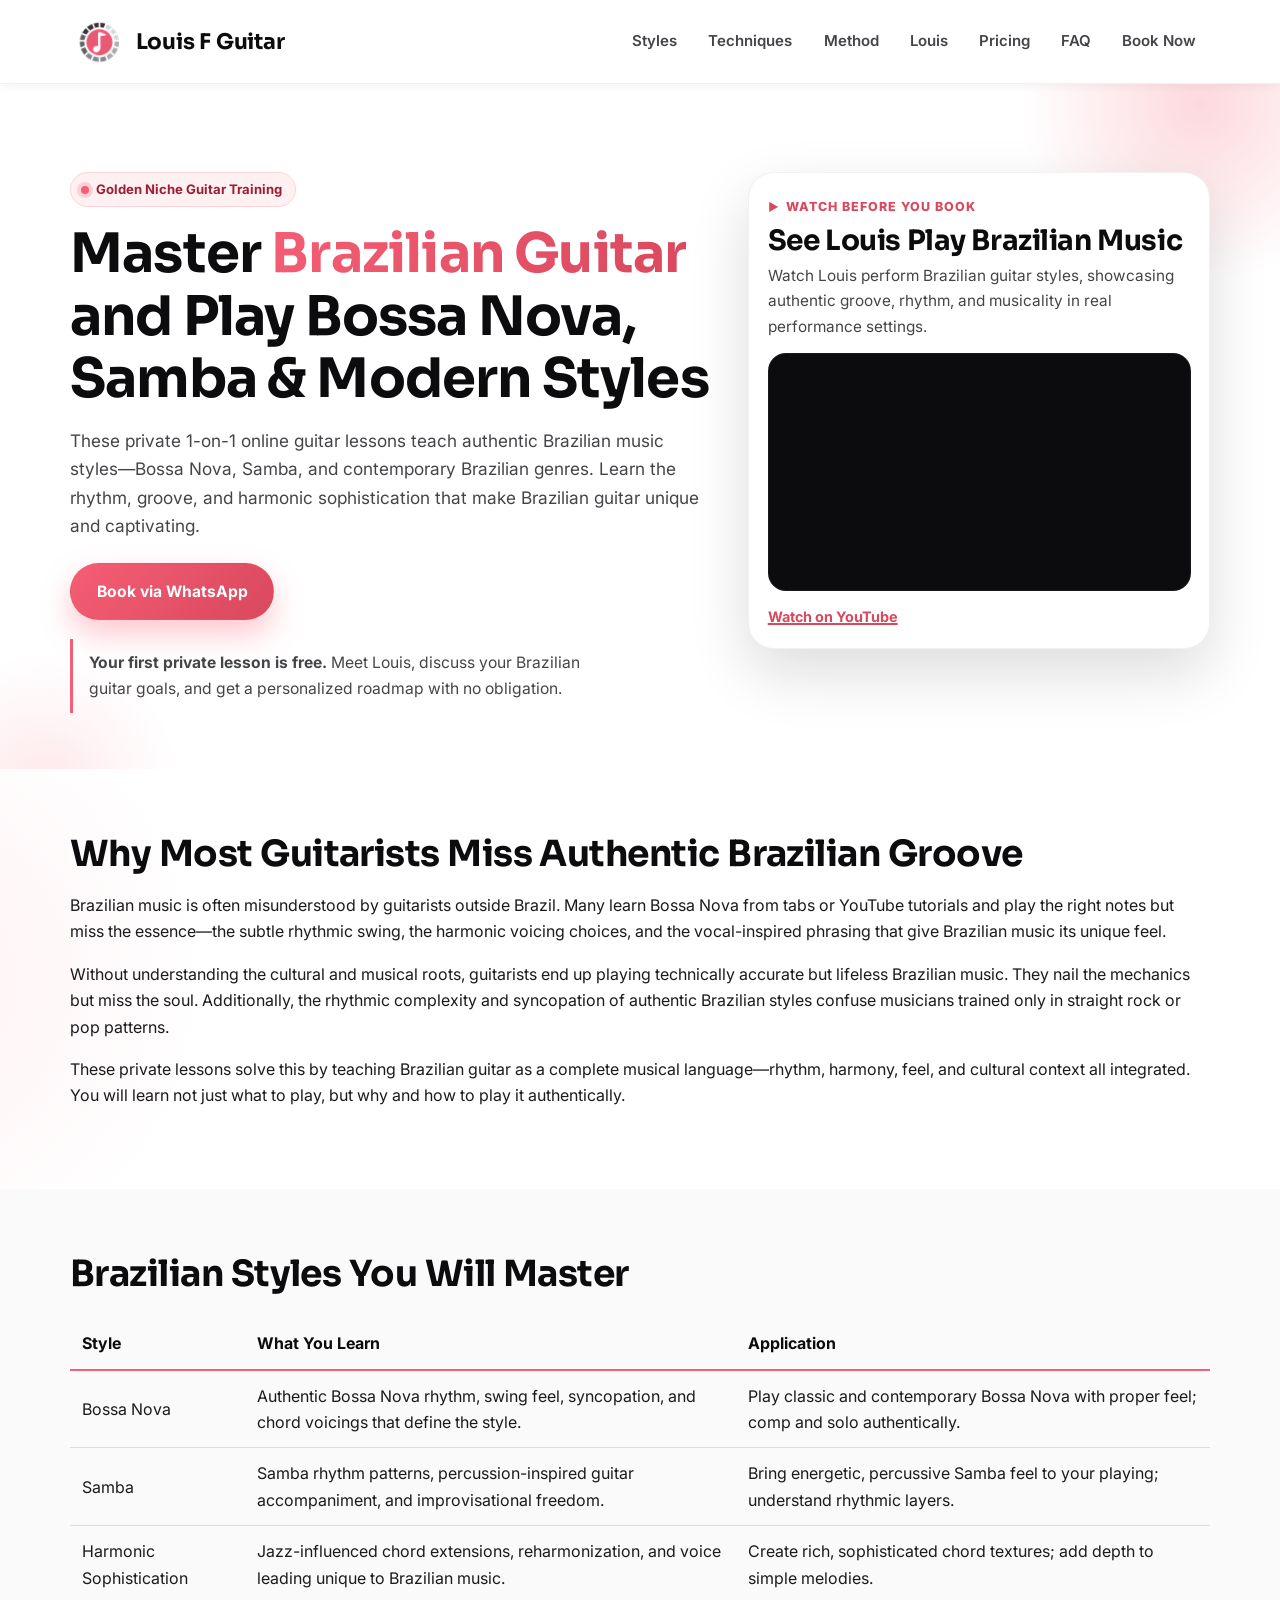
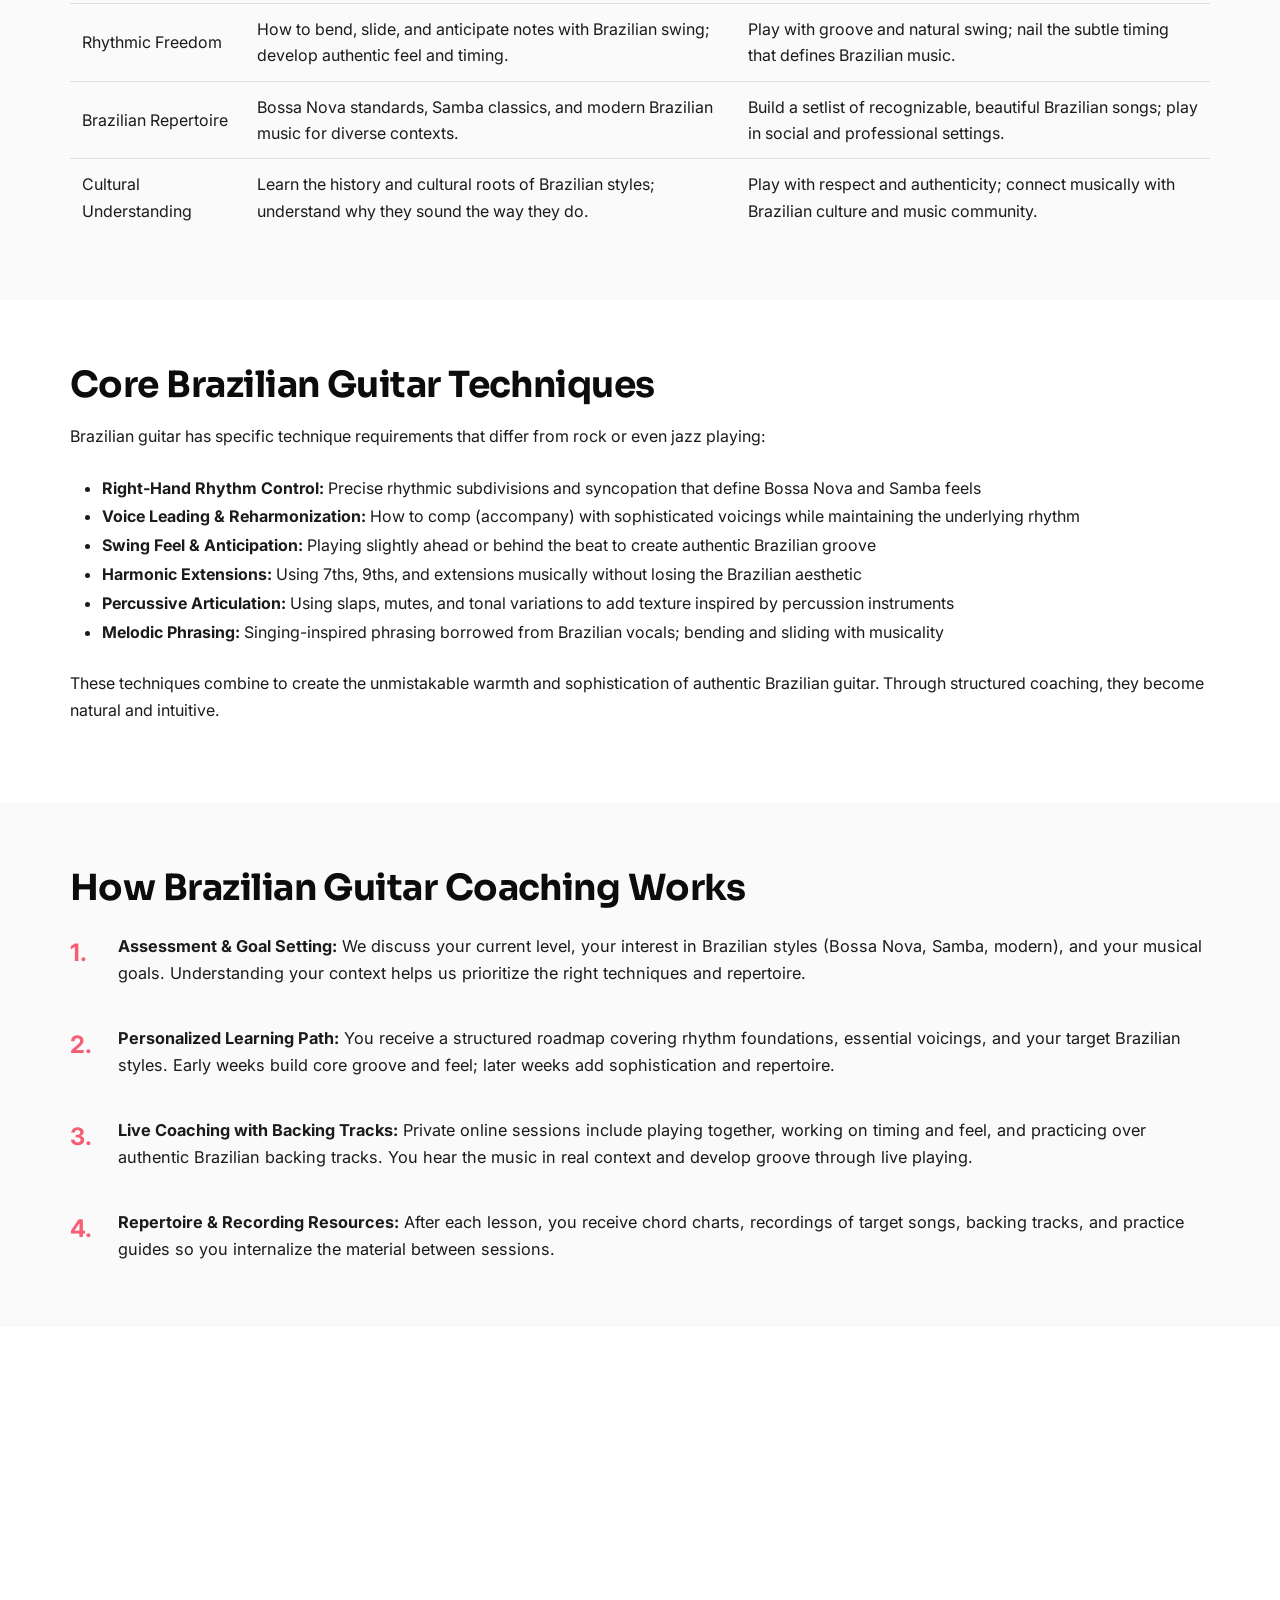
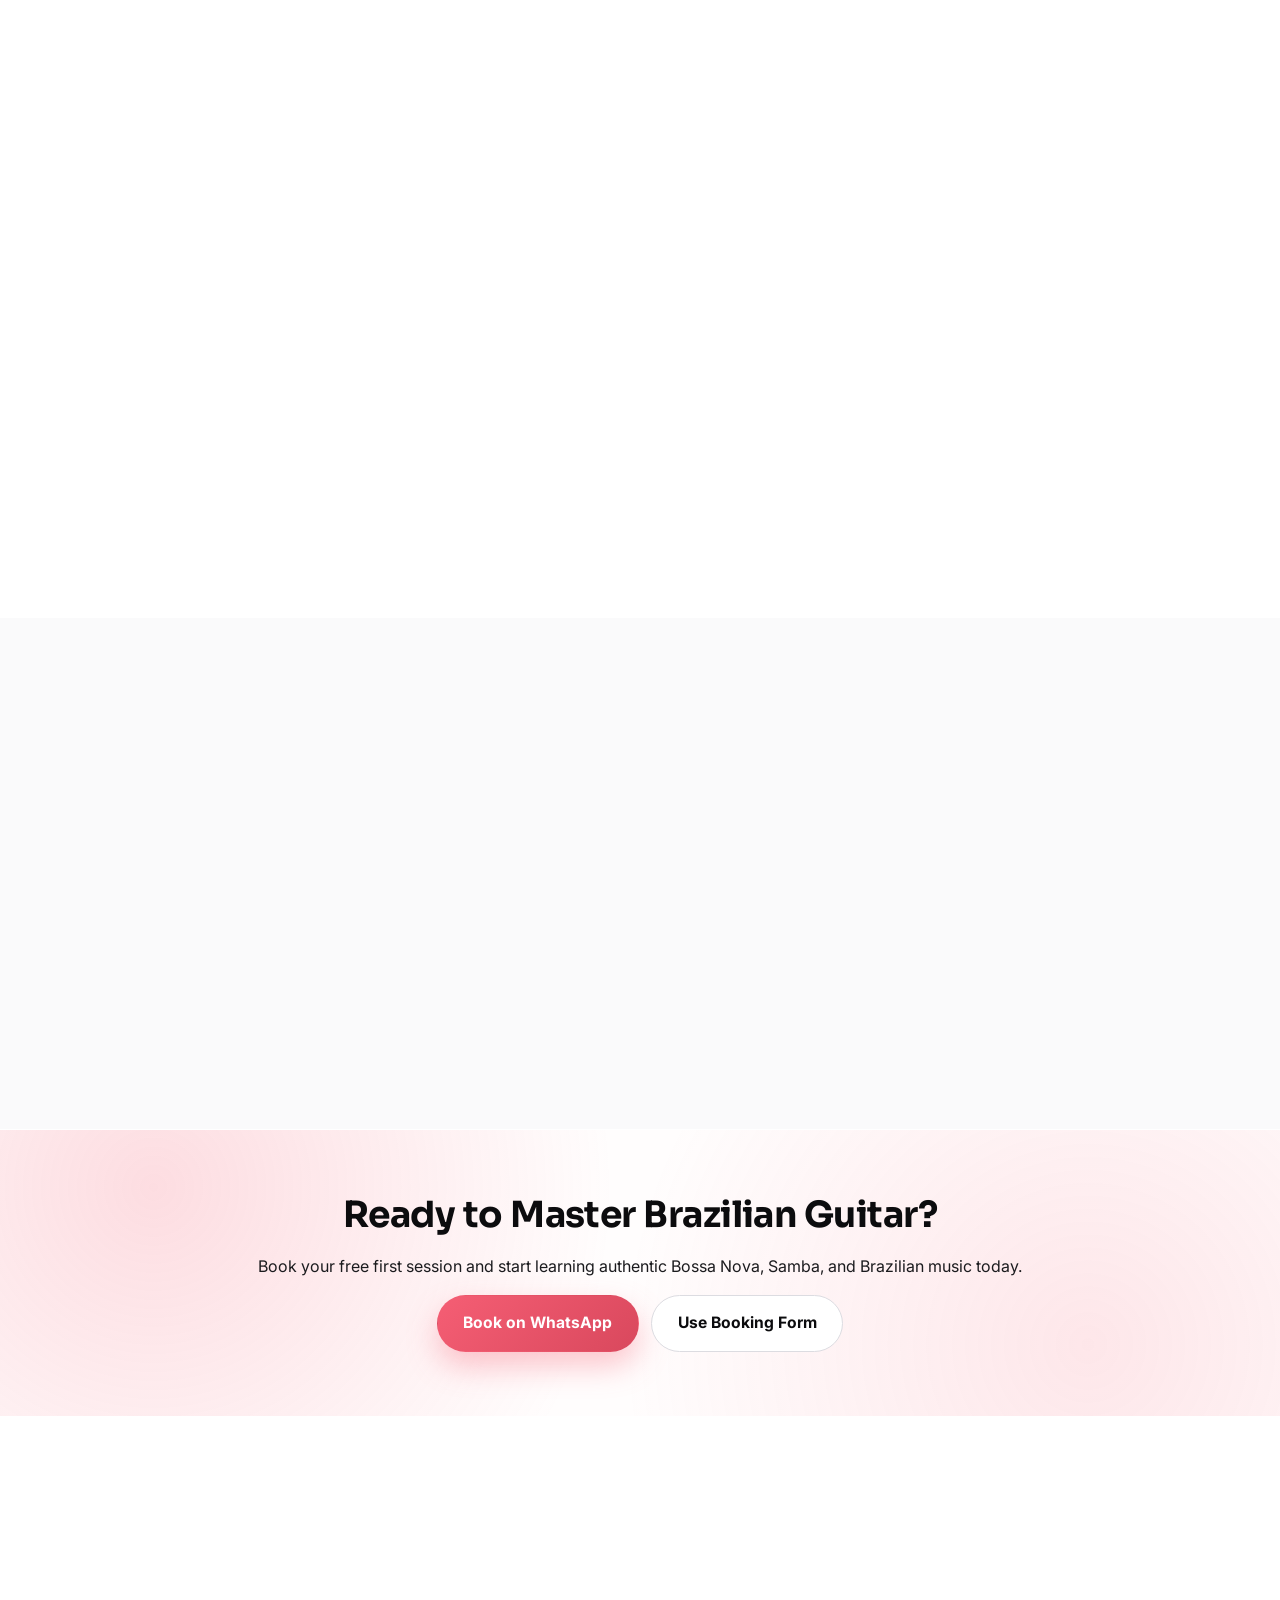
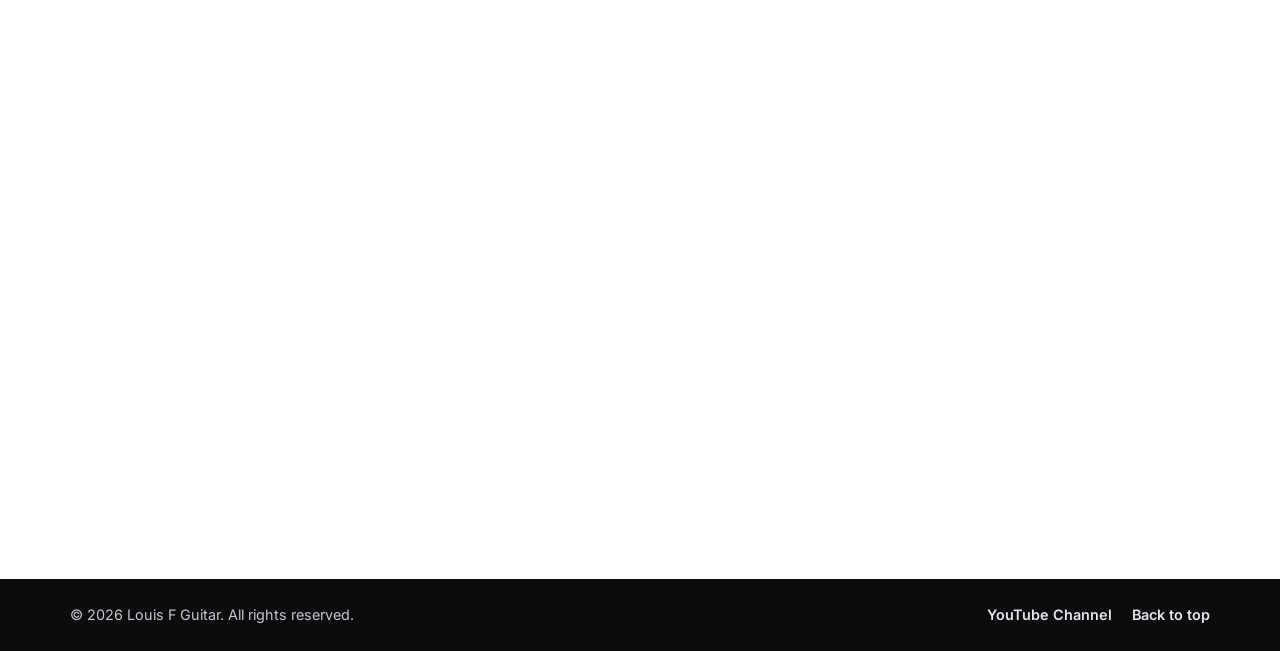
==== brazilian-guitar/index.html @ fafadb57 "landing page pra cada assunto" ====
<!doctype html>
<html lang="en">
<head>
  <meta charset="utf-8">
  <meta name="viewport" content="width=device-width, initial-scale=1">
  <title>Brazilian Guitar Lessons | Learn Bossa Nova, Samba & Modern Styles</title>
  <meta name="description" content="Master Brazilian guitar styles including Bossa Nova, Samba, and modern Brazilian music in private online lessons. Learn rhythm, groove, and authentic Brazilian techniques.">
  <meta name="robots" content="index, follow, max-image-preview:large">
  <meta name="author" content="Louis F Guitar">
  <meta name="theme-color" content="#f55e74">
  <link rel="canonical" href="https://devon-demand.com/louisf/brazilian-guitar/">
  <link rel="alternate" hreflang="en" href="https://devon-demand.com/louisf/brazilian-guitar/">
  <link rel="alternate" hreflang="x-default" href="https://devon-demand.com/louisf/brazilian-guitar/">

  <meta property="og:type" content="website">
  <meta property="og:locale" content="en_US">
  <meta property="og:title" content="Brazilian Guitar Lessons | Louis F Guitar">
  <meta property="og:description" content="Private online guitar lessons for Bossa Nova, Samba, and modern Brazilian music styles. Learn authentic groove and vocal-inspired techniques.">
  <meta property="og:url" content="https://devon-demand.com/louisf/brazilian-guitar/">
  <meta property="og:site_name" content="Louis F Guitar">
  <meta property="og:image" content="https://devon-demand.com/louisf/images/teacher-portrait.jpg">

  <meta name="twitter:card" content="summary_large_image">
  <meta name="twitter:title" content="Brazilian Guitar Lessons | Learn Authentic Groove & Rhythm">
  <meta name="twitter:description" content="Private online lessons teaching Bossa Nova, Samba, and Brazilian guitar techniques with authentic groove and feel.">
  <meta name="twitter:image" content="https://devon-demand.com/louisf/images/teacher-portrait.jpg">

  <link rel="preconnect" href="https://fonts.googleapis.com">
  <link rel="preconnect" href="https://fonts.gstatic.com" crossorigin>
  <link rel="dns-prefetch" href="//www.youtube-nocookie.com">
  <link rel="dns-prefetch" href="//img.youtube.com">
  <link rel="preload" as="style" href="https://fonts.googleapis.com/css2?family=Inter:wght@400;500;600;700&family=Sora:wght@600;700;800&display=swap">
  <link rel="stylesheet" href="https://fonts.googleapis.com/css2?family=Inter:wght@400;500;600;700&family=Sora:wght@600;700;800&display=swap" media="print" onload="this.media='all'">
  <noscript><link rel="stylesheet" href="https://fonts.googleapis.com/css2?family=Inter:wght@400;500;600;700&family=Sora:wght@600;700;800&display=swap"></noscript>
  <link rel="preload" href="../css/style.css" as="style">
  <link rel="stylesheet" href="../css/style.css">

  <script type="application/ld+json">
  {
    "@context": "https://schema.org",
    "@type": "EducationalOrganization",
    "@id": "https://devon-demand.com/louisf/brazilian-guitar/#organization",
    "name": "Louis F Guitar - Brazilian Guitar Lessons",
    "url": "https://devon-demand.com/louisf/brazilian-guitar/",
    "logo": "https://devon-demand.com/louisf/images/logo-louis-f.png",
    "image": "https://devon-demand.com/louisf/images/logo-louis-f.png",
    "description": "Private online guitar lessons specializing in Brazilian music styles including Bossa Nova, Samba, and modern Brazilian guitar techniques.",
    "priceRange": "$35-$220",
    "areaServed": "Worldwide",
    "founder": {
      "@type": "Person",
      "name": "Louis F"
    },
    "sameAs": [
      "https://wa.me/5511924538816",
      "https://www.youtube.com/@Louis.f",
      "https://www.google.com/maps/place/Louis+Aulas+de+Guitarra/@24.7745,-79.5417226,3z/data=!3m1!4b1!4m6!3m5!1s0xa43cd750dfb7f383:0x97e26d693b424f66!8m2!3d24.7745!4d-79.5417226!16s%2Fg%2F11kpcxmpv_"
    ],
    "aggregateRating": {
      "@type": "AggregateRating",
      "ratingValue": "5",
      "reviewCount": "7",
      "bestRating": "5",
      "worstRating": "1"
    }
  }
  </script>

  <script type="application/ld+json">
  {
    "@context": "https://schema.org",
    "@type": "Service",
    "name": "Brazilian Guitar Lessons",
    "provider": {
      "@type": "EducationalOrganization",
      "name": "Louis F Guitar"
    },
    "serviceType": "Private Online Guitar Lessons - Brazilian Styles",
    "areaServed": "Worldwide",
    "audience": {
      "@type": "Audience",
      "audienceType": "Guitar students interested in Brazilian music, Bossa Nova, Samba, and world music styles"
    },
    "hasOfferCatalog": {
      "@type": "OfferCatalog",
      "name": "Brazilian Guitar Lesson Packages",
      "itemListElement": [
        {
          "@type": "Offer",
          "name": "Single Class",
          "price": "35",
          "priceCurrency": "USD",
          "availability": "https://schema.org/InStock"
        },
        {
          "@type": "Offer",
          "name": "Monthly Plan",
          "price": "120",
          "priceCurrency": "USD",
          "availability": "https://schema.org/InStock"
        },
        {
          "@type": "Offer",
          "name": "Intensive Plan",
          "price": "220",
          "priceCurrency": "USD",
          "availability": "https://schema.org/InStock"
        }
      ]
    }
  }
  </script>

  <script type="application/ld+json">
  {
    "@context": "https://schema.org",
    "@type": "FAQPage",
    "mainEntity": [
      {
        "@type": "Question",
        "name": "Do I need to be fluent in Portuguese to learn Brazilian guitar?",
        "acceptedAnswer": {
          "@type": "Answer",
          "text": "No. While understanding Portuguese lyrics adds cultural depth, the guitar techniques, rhythms, and harmonic concepts are universal. Lessons are taught in English, and we focus on the music and feel rather than language."
        }
      },
      {
        "@type": "Question",
        "name": "Is Bossa Nova much harder than regular guitar?",
        "acceptedAnswer": {
          "@type": "Answer",
          "text": "Not at all. Bossa Nova requires discipline and rhythmic precision, but it is not technically harder than rock or jazz guitar. The difference is in approach: we focus on groove, swing feel, and authentic Brazilian phrasing. Beginners can learn simple Bossa Nova within weeks."
        }
      },
      {
        "@type": "Question",
        "name": "Can I learn Brazilian styles if I only know rock or pop guitar?",
        "acceptedAnswer": {
          "@type": "Answer",
          "text": "Yes. Brazilian guitar skills complement rock or pop playing beautifully. If you already play guitar comfortably, the transition to Brazilian styles is smooth. We build on your existing technique while introducing new rhythmic and harmonic approaches."
        }
      },
      {
        "@type": "Question",
        "name": "What if I want to combine Brazilian styles with other music I play?",
        "acceptedAnswer": {
          "@type": "Answer",
          "text": "Perfect. Brazilian techniques are versatile and blend well with many styles. Many students learn Brazilian groove to add flavor to rock, jazz, or pop playing. Lessons can focus on how to integrate Brazilian feel into your existing musical interests."
        }
      }
    ]
  }
  </script>

  <script type="application/ld+json">
  {
    "@context": "https://schema.org",
    "@type": "BreadcrumbList",
    "itemListElement": [
      {
        "@type": "ListItem",
        "position": 1,
        "name": "Home",
        "item": "https://devon-demand.com/louisf/"
      },
      {
        "@type": "ListItem",
        "position": 2,
        "name": "Brazilian Guitar",
        "item": "https://devon-demand.com/louisf/brazilian-guitar/"
      }
    ]
  }
  </script>
</head>
<body>
  <header class="site-header" id="top">
    <div class="container header-inner">
      <a class="logo" href="../index.html" aria-label="Louis F Guitar home">
        <img class="logo-mark" src="../images/logo-louis-f-64.png" srcset="../images/logo-louis-f-64.png 64w, ../images/logo-louis-f-112.png 112w, ../images/logo-louis-f.png 313w" sizes="(max-width: 760px) 44px, 56px" alt="Louis F Guitar logo" width="56" height="56" decoding="async" fetchpriority="high">
        <span class="logo-title">Louis F Guitar</span>
      </a>
      <nav aria-label="Primary navigation">
        <ul class="nav-list">
          <li><a href="#styles">Styles</a></li>
          <li><a href="#techniques">Techniques</a></li>
          <li><a href="#method">Method</a></li>
          <li><a href="#instructor">Louis</a></li>
          <li><a href="#pricing">Pricing</a></li>
          <li><a href="#faq">FAQ</a></li>
          <li><a href="#contact">Book Now</a></li>
        </ul>
      </nav>
    </div>
  </header>

  <main>
    <section class="hero" aria-labelledby="hero-title">
      <div class="container hero-grid">
        <div>
          <p class="eyebrow">Golden Niche Guitar Training</p>
          <h1 id="hero-title">Master <span class="accent">Brazilian Guitar</span> and Play Bossa Nova, Samba & Modern Styles</h1>
          <p class="lead">These private 1-on-1 online guitar lessons teach authentic Brazilian music styles—Bossa Nova, Samba, and contemporary Brazilian genres. Learn the rhythm, groove, and harmonic sophistication that make Brazilian guitar unique and captivating.</p>
          <div class="cta-row">
            <a class="btn btn-primary" href="https://wa.me/5511924538816?text=Hi%20Louis%2C%20I%20want%20to%20learn%20Brazilian%20guitar." rel="noopener" target="_blank">Book via WhatsApp</a>
          </div>
          <p class="free-lesson-note"><strong>Your first private lesson is free.</strong> Meet Louis, discuss your Brazilian guitar goals, and get a personalized roadmap with no obligation.</p>
        </div>
        <aside class="showreel-card" aria-labelledby="showreel-title">
          <p class="showreel-label">Watch Before You Book</p>
          <h2 id="showreel-title">See Louis Play Brazilian Music</h2>
          <p>Watch Louis perform Brazilian guitar styles, showcasing authentic groove, rhythm, and musicality in real performance settings.</p>
          <div class="showreel-video">
            <iframe src="https://www.youtube-nocookie.com/embed/cLXTjIH5ekA?rel=0" title="Louis F Guitar Brazilian guitar performance" allow="accelerometer; autoplay; clipboard-write; encrypted-media; gyroscope; picture-in-picture; web-share; fullscreen" referrerpolicy="strict-origin-when-cross-origin" allowfullscreen loading="lazy"></iframe>
          </div>
          <a class="showreel-link" href="https://www.youtube.com/watch?v=cLXTjIH5ekA" target="_blank" rel="noopener">Watch on YouTube</a>
        </aside>
      </div>
    </section>

    <section class="section" id="why-fail" aria-labelledby="why-fail-title">
      <div class="container">
        <h2 id="why-fail-title">Why Most Guitarists Miss Authentic Brazilian Groove</h2>
        <p>Brazilian music is often misunderstood by guitarists outside Brazil. Many learn Bossa Nova from tabs or YouTube tutorials and play the right notes but miss the essence—the subtle rhythmic swing, the harmonic voicing choices, and the vocal-inspired phrasing that give Brazilian music its unique feel.</p>
        <p>Without understanding the cultural and musical roots, guitarists end up playing technically accurate but lifeless Brazilian music. They nail the mechanics but miss the soul. Additionally, the rhythmic complexity and syncopation of authentic Brazilian styles confuse musicians trained only in straight rock or pop patterns.</p>
        <p>These private lessons solve this by teaching Brazilian guitar as a complete musical language—rhythm, harmony, feel, and cultural context all integrated. You will learn not just what to play, but why and how to play it authentically.</p>
      </div>
    </section>

    <section class="section section-alt" id="styles" aria-labelledby="styles-title">
      <div class="container">
        <h2 id="styles-title">Brazilian Styles You Will Master</h2>
        <div style="overflow-x: auto; margin-top: 1.5rem;">
          <table style="width: 100%; border-collapse: collapse; text-align: left;">
            <thead>
              <tr style="border-bottom: 2px solid var(--brand);">
                <th style="padding: 0.75rem; font-weight: 700; color: var(--black);">Style</th>
                <th style="padding: 0.75rem; font-weight: 700; color: var(--black);">What You Learn</th>
                <th style="padding: 0.75rem; font-weight: 700; color: var(--black);">Application</th>
              </tr>
            </thead>
            <tbody>
              <tr style="border-bottom: 1px solid var(--gray-300);">
                <td style="padding: 0.75rem;">Bossa Nova</td>
                <td style="padding: 0.75rem;">Authentic Bossa Nova rhythm, swing feel, syncopation, and chord voicings that define the style.</td>
                <td style="padding: 0.75rem;">Play classic and contemporary Bossa Nova with proper feel; comp and solo authentically.</td>
              </tr>
              <tr style="border-bottom: 1px solid var(--gray-300);">
                <td style="padding: 0.75rem;">Samba</td>
                <td style="padding: 0.75rem;">Samba rhythm patterns, percussion-inspired guitar accompaniment, and improvisational freedom.</td>
                <td style="padding: 0.75rem;">Bring energetic, percussive Samba feel to your playing; understand rhythmic layers.</td>
              </tr>
              <tr style="border-bottom: 1px solid var(--gray-300);">
                <td style="padding: 0.75rem;">Harmonic Sophistication</td>
                <td style="padding: 0.75rem;">Jazz-influenced chord extensions, reharmonization, and voice leading unique to Brazilian music.</td>
                <td style="padding: 0.75rem;">Create rich, sophisticated chord textures; add depth to simple melodies.</td>
              </tr>
              <tr style="border-bottom: 1px solid var(--gray-300);">
                <td style="padding: 0.75rem;">Rhythmic Freedom</td>
                <td style="padding: 0.75rem;">How to bend, slide, and anticipate notes with Brazilian swing; develop authentic feel and timing.</td>
                <td style="padding: 0.75rem;">Play with groove and natural swing; nail the subtle timing that defines Brazilian music.</td>
              </tr>
              <tr style="border-bottom: 1px solid var(--gray-300);">
                <td style="padding: 0.75rem;">Brazilian Repertoire</td>
                <td style="padding: 0.75rem;">Bossa Nova standards, Samba classics, and modern Brazilian music for diverse contexts.</td>
                <td style="padding: 0.75rem;">Build a setlist of recognizable, beautiful Brazilian songs; play in social and professional settings.</td>
              </tr>
              <tr>
                <td style="padding: 0.75rem;">Cultural Understanding</td>
                <td style="padding: 0.75rem;">Learn the history and cultural roots of Brazilian styles; understand why they sound the way they do.</td>
                <td style="padding: 0.75rem;">Play with respect and authenticity; connect musically with Brazilian culture and music community.</td>
              </tr>
            </tbody>
          </table>
        </div>
      </div>
    </section>

    <section class="section" id="techniques" aria-labelledby="techniques-title">
      <div class="container">
        <h2 id="techniques-title">Core Brazilian Guitar Techniques</h2>
        <p>Brazilian guitar has specific technique requirements that differ from rock or even jazz playing:</p>
        <ul style="margin: 1.5rem 0; padding-left: 2rem; line-height: 1.8;">
          <li><strong>Right-Hand Rhythm Control:</strong> Precise rhythmic subdivisions and syncopation that define Bossa Nova and Samba feels</li>
          <li><strong>Voice Leading & Reharmonization:</strong> How to comp (accompany) with sophisticated voicings while maintaining the underlying rhythm</li>
          <li><strong>Swing Feel & Anticipation:</strong> Playing slightly ahead or behind the beat to create authentic Brazilian groove</li>
          <li><strong>Harmonic Extensions:</strong> Using 7ths, 9ths, and extensions musically without losing the Brazilian aesthetic</li>
          <li><strong>Percussive Articulation:</strong> Using slaps, mutes, and tonal variations to add texture inspired by percussion instruments</li>
          <li><strong>Melodic Phrasing:</strong> Singing-inspired phrasing borrowed from Brazilian vocals; bending and sliding with musicality</li>
        </ul>
        <p>These techniques combine to create the unmistakable warmth and sophistication of authentic Brazilian guitar. Through structured coaching, they become natural and intuitive.</p>
      </div>
    </section>

    <section class="section section-alt" id="method" aria-labelledby="method-title">
      <div class="container">
        <h2 id="method-title">How Brazilian Guitar Coaching Works</h2>
        <ol class="steps" style="list-style: none; padding: 0; margin-top: 1.5rem;">
          <li style="margin-bottom: 1.5rem; padding-left: 3rem; position: relative;">
            <span style="position: absolute; left: 0; font-weight: 700; color: var(--brand); font-size: 1.5rem;">1.</span>
            <strong>Assessment & Goal Setting:</strong> We discuss your current level, your interest in Brazilian styles (Bossa Nova, Samba, modern), and your musical goals. Understanding your context helps us prioritize the right techniques and repertoire.
          </li>
          <li style="margin-bottom: 1.5rem; padding-left: 3rem; position: relative;">
            <span style="position: absolute; left: 0; font-weight: 700; color: var(--brand); font-size: 1.5rem;">2.</span>
            <strong>Personalized Learning Path:</strong> You receive a structured roadmap covering rhythm foundations, essential voicings, and your target Brazilian styles. Early weeks build core groove and feel; later weeks add sophistication and repertoire.
          </li>
          <li style="margin-bottom: 1.5rem; padding-left: 3rem; position: relative;">
            <span style="position: absolute; left: 0; font-weight: 700; color: var(--brand); font-size: 1.5rem;">3.</span>
            <strong>Live Coaching with Backing Tracks:</strong> Private online sessions include playing together, working on timing and feel, and practicing over authentic Brazilian backing tracks. You hear the music in real context and develop groove through live playing.
          </li>
          <li style="padding-left: 3rem; position: relative;">
            <span style="position: absolute; left: 0; font-weight: 700; color: var(--brand); font-size: 1.5rem;">4.</span>
            <strong>Repertoire & Recording Resources:</strong> After each lesson, you receive chord charts, recordings of target songs, backing tracks, and practice guides so you internalize the material between sessions.
          </li>
        </ol>
      </div>
    </section>

    <section class="section" id="instructor" aria-labelledby="instructor-title">
      <div class="container">
        <h2 id="instructor-title">Learn from a Brazilian-Music-Specialized Instructor</h2>
        <p>Louis has deep expertise in Brazilian guitar and music culture. With over a decade of experience studying and performing Brazilian styles, he understands both the technical and cultural foundations of authentic Brazilian guitar.</p>
        <p>His teaching approach bridges technical skill development with cultural appreciation. He makes complex rhythmic and harmonic concepts accessible without oversimplifying them. Whether you are a complete beginner or an experienced player looking to add Brazilian sophistication to your playing, Louis tailors lessons to your level and goals.</p>
        <p>See examples of Brazilian performance and teaching on <a href="https://www.youtube.com/@Louis.f" target="_blank" rel="noopener">Louis's YouTube channel</a>, and check real 5-star reviews from students worldwide who have learned Brazilian guitar successfully.</p>
      </div>
    </section>

    <section class="section" id="pricing" aria-labelledby="pricing-title">
      <div class="container">
        <h2 id="pricing-title">Choose Your Lesson Package</h2>
        <div class="pricing-grid">
          <article class="price-card">
            <h3>Single Class</h3>
            <p class="price">$35</p>
            <p>One private 50-60 minute session to experience Brazilian guitar coaching and explore the style.</p>
          </article>
          <article class="price-card featured">
            <p class="tag">Most Popular</p>
            <h3>Monthly Plan</h3>
            <p class="price">$120</p>
            <p>4 sessions per month with consistent progression through Brazilian styles and techniques.</p>
          </article>
          <article class="price-card">
            <h3>Intensive Plan</h3>
            <p class="price">$220</p>
            <p>8 sessions per month for rapid skill development and deep mastery of Brazilian guitar.</p>
          </article>
        </div>
      </div>
    </section>

    <section class="section section-alt" id="faq" aria-labelledby="faq-title">
      <div class="container">
        <h2 id="faq-title">Frequently Asked Questions</h2>
        <div class="faq-list">
          <details>
            <summary>Do I need to be fluent in Portuguese to learn Brazilian guitar?</summary>
            <p>No. While understanding Portuguese lyrics adds cultural depth, the guitar techniques, rhythms, and harmonic concepts are universal. Lessons are taught in English, and we focus on the music and feel rather than language.</p>
          </details>
          <details>
            <summary>Is Bossa Nova much harder than regular guitar?</summary>
            <p>Not at all. Bossa Nova requires discipline and rhythmic precision, but it is not technically harder than rock or jazz guitar. The difference is in approach: we focus on groove, swing feel, and authentic Brazilian phrasing. Beginners can learn simple Bossa Nova within weeks.</p>
          </details>
          <details>
            <summary>Can I learn Brazilian styles if I only know rock or pop guitar?</summary>
            <p>Yes. Brazilian guitar skills complement rock or pop playing beautifully. If you already play guitar comfortably, the transition to Brazilian styles is smooth. We build on your existing technique while introducing new rhythmic and harmonic approaches.</p>
          </details>
          <details>
            <summary>What if I want to combine Brazilian styles with other music I play?</summary>
            <p>Perfect. Brazilian techniques are versatile and blend well with many styles. Many students learn Brazilian groove to add flavor to rock, jazz, or pop playing. Lessons can focus on how to integrate Brazilian feel into your existing musical interests.</p>
          </details>
        </div>
      </div>
    </section>

    <section class="section final-cta" aria-labelledby="final-cta-title">
      <div class="container">
        <h2 id="final-cta-title">Ready to Master Brazilian Guitar?</h2>
        <p>Book your free first session and start learning authentic Bossa Nova, Samba, and Brazilian music today.</p>
        <div class="cta-row center">
          <a class="btn btn-primary" href="https://wa.me/5511924538816?text=Hi%20Louis%2C%20I%20want%20to%20book%20Brazilian%20guitar%20lessons%20and%20learn%20Bossa%20Nova." rel="noopener" target="_blank">Book on WhatsApp</a>
          <a class="btn btn-secondary" href="#contact">Use Booking Form</a>
        </div>
      </div>
    </section>

    <section class="section" id="contact" aria-labelledby="contact-title">
      <div class="container">
        <h2 id="contact-title">Send Your Booking Request</h2>
        <p>Fill out the form below and receive a reply with available times for your first free Brazilian guitar lesson.</p>

        <form class="contact-form" action="https://formspree.io/f/xeaqgjdv" method="post">
          <div class="field-grid">
            <div>
              <label for="name">Full Name</label>
              <input id="name" name="name" type="text" required autocomplete="name">
            </div>
            <div>
              <label for="email">Email</label>
              <input id="email" name="email" type="email" required autocomplete="email">
            </div>
          </div>

          <div class="field-grid">
            <div>
              <label for="goal">Which Brazilian styles interest you most?</label>
              <input id="goal" name="goal" type="text" placeholder="Example: Bossa Nova, Samba, both, or modern Brazilian" required>
            </div>
            <div>
              <label for="level">Current Guitar Level</label>
              <select id="level" name="level" required>
                <option value="" selected disabled>Select your level</option>
                <option value="beginner">Beginner</option>
                <option value="beginner-intermediate">Beginner-Intermediate</option>
                <option value="intermediate">Intermediate</option>
                <option value="advanced">Advanced</option>
              </select>
            </div>
          </div>

          <div>
            <label for="message">Message</label>
            <textarea id="message" name="message" rows="5" placeholder="Tell me your availability, your musical background, and any Brazilian guitar goals or questions." required></textarea>
          </div>

          <input type="hidden" name="_subject" value="Brazilian Guitar - New Lesson Booking">
          <p class="consent">By submitting, you agree to be contacted about your lesson request.</p>

          <div class="cta-row">
            <button class="btn btn-primary" type="submit">Send Booking Request</button>
            <a class="btn btn-secondary" href="https://wa.me/5511924538816?text=Hi%20Louis%2C%20I%20just%20sent%20the%20booking%20form." rel="noopener" target="_blank">Also Message on WhatsApp</a>
          </div>
        </form>
      </div>
    </section>
  </main>

  <footer class="site-footer">
    <div class="container footer-inner">
      <p>&copy; 2026 Louis F Guitar. All rights reserved.</p>
      <div class="footer-links">
        <a href="https://www.youtube.com/@Louis.f" target="_blank" rel="noopener">YouTube Channel</a>
        <a href="#top">Back to top</a>
      </div>
    </div>
  </footer>
</body>
</html>
---- css/style.css ----
:root {
  --brand: #f55e74;
  --brand-light: #ff8a9b;
  --brand-dark: #d9485d;
  --black: #0c0c0e;
  --gray-900: #1b1b1e;
  --gray-700: #454549;
  --gray-500: #6f6f76;
  --gray-300: #dcdce1;
  --gray-200: #ececf0;
  --gray-100: #f5f5f8;
  --white: #ffffff;
  --surface: #fafafb;
  --radius: 18px;
  --radius-sm: 12px;
  --radius-lg: 26px;
  --shadow: 0 12px 32px rgba(16, 16, 20, 0.08);
  --shadow-lg: 0 24px 60px rgba(16, 16, 20, 0.14);
  --glow: 0 14px 30px rgba(245, 94, 116, 0.35);
  --ease: cubic-bezier(0.22, 1, 0.36, 1);
}

* {
  box-sizing: border-box;
}

html {
  scroll-behavior: smooth;
}

body {
  margin: 0;
  color: var(--gray-900);
  background:
    radial-gradient(720px circle at 88% -6%, rgba(245, 94, 116, 0.16), transparent 55%),
    radial-gradient(620px circle at -8% 18%, rgba(245, 94, 116, 0.09), transparent 50%),
    #ffffff;
  font-family: "Inter", "Segoe UI", "Helvetica Neue", Arial, sans-serif;
  line-height: 1.65;
  -webkit-font-smoothing: antialiased;
}

img {
  max-width: 100%;
  display: block;
}

a {
  color: var(--black);
}

.container {
  width: min(1140px, 92vw);
  margin-inline: auto;
}

.site-header {
  position: sticky;
  top: 0;
  z-index: 30;
  background: rgba(255, 255, 255, 0.94);
  border-bottom: 1px solid rgba(16, 16, 20, 0.06);
  box-shadow: 0 2px 10px rgba(16, 16, 20, 0.05);
}

.header-inner {
  display: flex;
  gap: 1rem;
  align-items: center;
  justify-content: space-between;
  padding: 0.85rem 0;
}

.logo {
  display: inline-flex;
  align-items: center;
  gap: 0.6rem;
  text-decoration: none;
  color: var(--black);
  font-weight: 800;
  letter-spacing: 0.2px;
}

.logo-title {
  font-family: "Sora", "Inter", "Segoe UI", sans-serif;
  font-size: clamp(1.05rem, 2.2vw, 1.35rem);
  font-weight: 700;
  line-height: 1;
  letter-spacing: -0.01em;
  color: var(--black);
}

.logo-mark {
  width: clamp(44px, 6vw, 56px);
  height: auto;
  border-radius: 999px;
}

.nav-list {
  margin: 0;
  padding: 0;
  list-style: none;
  display: flex;
  flex-wrap: wrap;
  gap: 0.25rem;
}

.nav-list a {
  display: inline-block;
  padding: 0.45rem 0.85rem;
  border-radius: 999px;
  text-decoration: none;
  color: var(--gray-700);
  font-weight: 600;
  font-size: 0.94rem;
  transition: background-color 200ms var(--ease), color 200ms var(--ease);
}

.nav-list a:hover,
.nav-list a:focus-visible {
  background: var(--gray-100);
  color: var(--brand-dark);
}

.hero {
  position: relative;
  padding: 5.5rem 0 3.5rem;
  overflow: hidden;
}

.hero::before,
.hero::after {
  content: "";
  position: absolute;
  border-radius: 50%;
  z-index: -1;
  pointer-events: none;
}

.hero::before {
  width: 360px;
  height: 360px;
  top: -160px;
  right: -100px;
  background: radial-gradient(circle, rgba(245, 94, 116, 0.24), transparent 70%);
}

.hero::after {
  width: 260px;
  height: 260px;
  bottom: -140px;
  left: -80px;
  background: radial-gradient(circle, rgba(245, 94, 116, 0.12), transparent 70%);
}

.hero-grid {
  display: grid;
  gap: 2rem;
}

.eyebrow {
  margin: 0 0 1rem;
  display: inline-flex;
  align-items: center;
  gap: 0.45rem;
  padding: 0.35rem 0.85rem 0.35rem 0.6rem;
  border-radius: 999px;
  background: #fff0f2;
  border: 1px solid #ffd3da;
  color: #9a1f34;
  font-weight: 700;
  font-size: 0.82rem;
}

.eyebrow::before {
  content: "";
  width: 8px;
  height: 8px;
  border-radius: 50%;
  background: var(--brand);
  box-shadow: 0 0 0 4px rgba(245, 94, 116, 0.22);
}

h1,
h2,
h3 {
  margin-top: 0;
  font-family: "Sora", "Inter", "Segoe UI", sans-serif;
  color: var(--black);
  line-height: 1.15;
  letter-spacing: -0.015em;
}

h1 {
  font-size: clamp(2.2rem, 4.8vw, 3.4rem);
  margin-bottom: 1rem;
  font-weight: 700;
}

h1 .accent {
  background: linear-gradient(120deg, var(--brand) 0%, var(--brand-dark) 100%);
  -webkit-background-clip: text;
  background-clip: text;
  color: transparent;
}

h2 {
  font-size: clamp(1.6rem, 3.2vw, 2.25rem);
  margin-bottom: 1.1rem;
  font-weight: 700;
}

h3 {
  font-size: 1.18rem;
  margin-bottom: 0.55rem;
  font-weight: 700;
}

.lead {
  margin: 0 0 1.4rem;
  color: var(--gray-700);
  max-width: 58ch;
  font-size: 1.08rem;
}

.cta-row {
  display: flex;
  flex-wrap: wrap;
  gap: 0.75rem;
  align-items: center;
}

.cta-row.center {
  justify-content: center;
}

.btn {
  border: 1px solid transparent;
  border-radius: 999px;
  padding: 0.9rem 1.6rem;
  font-weight: 700;
  font-size: 0.98rem;
  text-decoration: none;
  display: inline-flex;
  align-items: center;
  justify-content: center;
  gap: 0.4rem;
  transition: transform 220ms var(--ease), box-shadow 220ms var(--ease);
}

.btn:hover,
.btn:focus-visible {
  transform: translateY(-2px) scale(1.015);
}

.btn-primary {
  background: linear-gradient(135deg, var(--brand) 0%, var(--brand-dark) 100%);
  color: var(--white);
  box-shadow: var(--glow);
}

.btn-primary:hover,
.btn-primary:focus-visible {
  box-shadow: 0 18px 36px rgba(245, 94, 116, 0.42);
}

.btn-secondary {
  background: var(--white);
  color: var(--black);
  border-color: var(--gray-300);
}

.btn-secondary:hover,
.btn-secondary:focus-visible {
  border-color: var(--brand);
  color: var(--brand-dark);
  background: #fff6f7;
}

.btn-block {
  width: 100%;
}

.hero-card {
  border: 1px solid var(--gray-300);
  background: var(--white);
  border-radius: var(--radius-lg);
  padding: 1.3rem;
  box-shadow: var(--shadow-lg);
}

.free-lesson-note {
  max-width: 55ch;
  margin: 1.2rem 0 0;
  padding: 0.7rem 0 0.7rem 1rem;
  border-left: 3px solid var(--brand);
  color: var(--gray-700);
  font-size: 0.98rem;
}

.showreel-card {
  position: relative;
  padding: 1.15rem;
  border: 1px solid rgba(16, 16, 20, 0.06);
  border-radius: var(--radius-lg);
  background: var(--white);
  box-shadow: var(--shadow-lg);
}

.showreel-label {
  margin: 0 0 0.5rem;
  display: inline-flex;
  align-items: center;
  gap: 0.4rem;
  color: var(--brand-dark);
  font-size: 0.78rem;
  font-weight: 800;
  letter-spacing: 0.08em;
  text-transform: uppercase;
}

.showreel-label::before {
  content: "▶";
  font-size: 0.7rem;
}

.showreel-card h2 {
  margin-bottom: 0.35rem;
  font-size: clamp(1.35rem, 2.5vw, 1.75rem);
}

.showreel-card > p:not(.showreel-label) {
  margin: 0 0 0.9rem;
  color: var(--gray-700);
  font-size: 0.96rem;
}

.showreel-video {
  position: relative;
  height: 0;
  padding-top: 56.25%;
  overflow: hidden;
  border-radius: var(--radius);
  background: var(--black);
  box-shadow: inset 0 0 0 1px rgba(255, 255, 255, 0.06);
}

.showreel-video iframe {
  position: absolute;
  inset: 0;
  width: 100%;
  height: 100%;
  border: 0;
}

.showreel-link {
  display: inline-flex;
  align-items: center;
  gap: 0.3rem;
  margin-top: 0.85rem;
  color: var(--brand-dark);
  font-size: 0.9rem;
  font-weight: 700;
  text-decoration-thickness: 2px;
}

.lesson-pillars {
  position: relative;
  padding: 5rem 0;
  background: radial-gradient(900px circle at 15% 0%, #1a1a1e 0%, var(--black) 55%);
  color: var(--white);
  overflow: hidden;
}

.lesson-pillars::after {
  content: "";
  position: absolute;
  inset: 0;
  background: radial-gradient(500px circle at 90% 100%, rgba(245, 94, 116, 0.2), transparent 60%);
  pointer-events: none;
}

.section-kicker {
  margin: 0 0 0.6rem;
  color: var(--brand-light);
  font-size: 0.82rem;
  font-weight: 800;
  letter-spacing: 0.14em;
  text-transform: uppercase;
}

.lesson-pillars h2 {
  max-width: 20ch;
  color: var(--white);
}

.pillar-grid {
  display: grid;
  gap: 1.75rem;
  margin-top: 2.5rem;
  position: relative;
}

.pillar {
  position: relative;
  padding-top: 1.4rem;
}

.pillar::before {
  content: "";
  position: absolute;
  top: 0;
  left: 0;
  width: 46px;
  height: 3px;
  border-radius: 999px;
  background: linear-gradient(90deg, var(--brand), var(--brand-light));
}

.pillar-number {
  display: block;
  margin-bottom: 0.6rem;
  color: rgba(255, 255, 255, 0.28);
  font-family: "Sora", sans-serif;
  font-size: 2.4rem;
  font-weight: 700;
  letter-spacing: -0.02em;
}

.pillar h3 {
  margin: 0 0 0.7rem;
  color: var(--white);
  font-size: clamp(1.4rem, 2.6vw, 1.85rem);
}

.pillar p {
  max-width: 32ch;
  margin: 0;
  color: #c7c7cc;
  font-size: 1.02rem;
}

.trust-strip {
  border-top: 1px solid var(--gray-200);
  border-bottom: 1px solid var(--gray-200);
  background: var(--white);
}

.trust-grid {
  display: grid;
  gap: 0.75rem;
  grid-template-columns: repeat(auto-fit, minmax(170px, 1fr));
  padding: 1.15rem 0;
}

.trust-grid p {
  margin: 0;
  text-align: center;
  font-weight: 700;
  font-size: 0.92rem;
  color: var(--gray-700);
}

.section {
  padding: 4rem 0;
}

.section-alt {
  background: var(--surface);
}

.cards {
  display: grid;
  gap: 1.1rem;
  grid-template-columns: repeat(auto-fit, minmax(230px, 1fr));
}

.card {
  background: var(--white);
  border: 1px solid var(--gray-200);
  border-radius: var(--radius);
  padding: 1.3rem;
  transition: transform 240ms var(--ease), box-shadow 240ms var(--ease);
}

.card:hover {
  transform: translateY(-4px);
  box-shadow: var(--shadow-lg);
  border-color: transparent;
}

.steps {
  margin: 0;
  padding-left: 1.1rem;
  display: grid;
  gap: 0.9rem;
  font-size: 1.02rem;
}

.split {
  display: grid;
  gap: 1.5rem;
}

.quote-card {
  position: relative;
  background: linear-gradient(160deg, #fff5f6 0%, #ffffff 100%);
  border: 1px solid #ffd9de;
  border-radius: var(--radius);
  padding: 1.5rem;
}

.quote-card::before {
  content: "\201C";
  position: absolute;
  top: 0.4rem;
  left: 1rem;
  font-family: Georgia, serif;
  font-size: 3.4rem;
  color: rgba(245, 94, 116, 0.28);
  line-height: 1;
}

.quote {
  position: relative;
  margin: 0;
  font-style: italic;
  font-size: 1.05rem;
}

.quote-author {
  margin: 0.9rem 0 0;
  font-weight: 700;
  color: var(--gray-700);
}

.credibility-note {
  margin-bottom: 0.45rem;
  color: var(--gray-700);
}

.youtube-link {
  display: inline-flex;
  align-items: center;
  gap: 0.3rem;
  font-weight: 700;
  color: var(--brand-dark);
  text-decoration-thickness: 2px;
}

.trust-experience .split {
  align-items: start;
  gap: 2rem;
}

.trust-experience p {
  color: var(--gray-700);
}

.trust-points {
  list-style: none;
  margin: 1.1rem 0 1.25rem;
  padding: 0;
  display: grid;
  gap: 0.65rem;
}

.trust-points li {
  margin: 0;
  background: var(--white);
  border: 1px solid var(--gray-200);
  border-radius: var(--radius-sm);
  padding: 0.72rem 0.9rem;
  line-height: 1.5;
}

.trust-media {
  display: grid;
  grid-template-columns: 1fr 1fr;
  align-items: start;
  gap: 0.95rem;
}

.teacher-photo {
  margin: 0;
  border-radius: var(--radius);
  overflow: hidden;
  border: 1px solid var(--gray-200);
  box-shadow: var(--shadow);
  background: var(--white);
}

.teacher-photo img {
  width: 100%;
  height: 100%;
  object-fit: cover;
}

.teacher-photo.primary {
  aspect-ratio: 4 / 5;
}

.trust-videos {
  display: grid;
  gap: 0.95rem;
}

.trust-video-card {
  background: var(--white);
  border: 1px solid var(--gray-200);
  border-radius: var(--radius);
  padding: 0.9rem;
  box-shadow: var(--shadow);
}

.trust-video-card h3 {
  margin: 0 0 0.55rem;
  font-size: 1rem;
}

.trust-video-card .short-video {
  padding-top: 177.78%;
  max-width: 320px;
  margin-inline: auto;
}

@media (max-width: 640px) {
  .trust-media {
    grid-template-columns: 1fr;
  }
}

.pricing-grid {
  display: grid;
  gap: 1.25rem;
  grid-template-columns: repeat(auto-fit, minmax(230px, 1fr));
}

.price-card {
  position: relative;
  background: var(--white);
  border: 1px solid var(--gray-200);
  border-radius: var(--radius);
  padding: 1.5rem;
  transition: transform 240ms var(--ease), box-shadow 240ms var(--ease);
}

@supports (content-visibility: auto) {
  #benefits,
  #how-it-works,
  #instructor,
  #trust-experience,
  #pricing,
  #testimonials,
  #faq,
  #contact {
    content-visibility: auto;
    contain-intrinsic-size: 1px 950px;
  }
}

.price-card:hover {
  transform: translateY(-4px);
  box-shadow: var(--shadow-lg);
}

.price-card.featured {
  border-color: transparent;
  background:
    linear-gradient(#ffffff, #ffffff) padding-box,
    linear-gradient(135deg, var(--brand), var(--brand-dark)) border-box;
  border: 2px solid transparent;
  box-shadow: var(--shadow-lg);
}

.tag {
  margin: 0 0 0.6rem;
  display: inline-block;
  border-radius: 999px;
  background: linear-gradient(135deg, var(--brand), var(--brand-dark));
  color: var(--white);
  padding: 0.22rem 0.7rem;
  font-size: 0.76rem;
  font-weight: 700;
}

.price {
  margin: 0.2rem 0 0.6rem;
  font-family: "Sora", sans-serif;
  font-size: 2rem;
  font-weight: 700;
  color: var(--black);
  letter-spacing: -0.02em;
}

.review-intro {
  margin-top: -0.25rem;
  margin-bottom: 0.7rem;
  color: var(--gray-700);
}

.google-review-link {
  display: inline-flex;
  align-items: center;
  gap: 0.3rem;
  margin-bottom: 1.1rem;
  font-weight: 700;
  color: var(--brand-dark);
  text-decoration-thickness: 2px;
}

.review-source {
  margin: 0 0 0.7rem;
  display: inline-block;
  border: 1px solid var(--gray-300);
  border-radius: 999px;
  padding: 0.14rem 0.6rem;
  font-size: 0.76rem;
  font-weight: 700;
  color: var(--gray-700);
  background: var(--gray-100);
}

.testimonial .person {
  display: flex;
  align-items: center;
  gap: 0.55rem;
  margin-top: 0.9rem;
  margin-bottom: 0;
  color: var(--gray-700);
  font-weight: 700;
  font-size: 0.92rem;
}

.testimonial .person::before {
  content: attr(data-initials);
  display: inline-flex;
  align-items: center;
  justify-content: center;
  width: 30px;
  height: 30px;
  flex: 0 0 auto;
  border-radius: 50%;
  background: linear-gradient(135deg, var(--brand), var(--brand-dark));
  color: var(--white);
  font-size: 0.72rem;
  font-weight: 800;
}

.faq-list {
  display: grid;
  gap: 0.8rem;
}

.faq-list details {
  background: var(--white);
  border: 1px solid var(--gray-200);
  border-radius: var(--radius-sm);
  padding: 0.2rem 1rem;
  transition: border-color 200ms var(--ease), box-shadow 200ms var(--ease);
}

.faq-list details[open] {
  border-color: var(--brand);
  box-shadow: var(--shadow);
}

.faq-list summary {
  list-style: none;
  cursor: pointer;
  display: flex;
  align-items: center;
  justify-content: space-between;
  gap: 1rem;
  padding: 0.9rem 0;
  font-weight: 700;
  font-size: 1.02rem;
  color: var(--black);
}

.faq-list summary::-webkit-details-marker {
  display: none;
}

.faq-list summary::after {
  content: "+";
  flex: 0 0 auto;
  font-size: 1.3rem;
  font-weight: 400;
  color: var(--brand-dark);
  transition: transform 220ms var(--ease);
}

.faq-list details[open] summary::after {
  transform: rotate(45deg);
}

.faq-list details p {
  margin: 0 0 1rem;
  color: var(--gray-700);
}

.final-cta {
  text-align: center;
  background:
    radial-gradient(circle at 12% 20%, rgba(245, 94, 116, 0.2), transparent 40%),
    radial-gradient(circle at 85% 75%, rgba(245, 94, 116, 0.14), transparent 42%),
    #fffdfd;
}

.contact-form {
  background: var(--white);
  border: 1px solid var(--gray-200);
  border-radius: var(--radius);
  padding: 1.5rem;
  box-shadow: var(--shadow);
}

.field-grid {
  display: grid;
  gap: 0.9rem;
  margin-bottom: 0.9rem;
}

label {
  display: block;
  margin-bottom: 0.35rem;
  font-weight: 700;
  font-size: 0.94rem;
}

input,
select,
textarea {
  width: 100%;
  font: inherit;
  border: 1px solid var(--gray-300);
  border-radius: var(--radius-sm);
  padding: 0.7rem 0.85rem;
  background: var(--white);
  transition: border-color 180ms var(--ease), box-shadow 180ms var(--ease);
}

input:focus,
select:focus,
textarea:focus {
  border-color: var(--brand);
  outline: none;
  box-shadow: 0 0 0 4px rgba(245, 94, 116, 0.18);
}

.consent {
  color: var(--gray-500);
  font-size: 0.92rem;
  margin: 0.2rem 0 0.9rem;
}

.site-footer {
  background: var(--black);
  color: #c7c7cc;
}

.footer-inner {
  display: flex;
  gap: 0.8rem;
  align-items: center;
  justify-content: space-between;
  flex-wrap: wrap;
  padding: 1.5rem 0;
}

.footer-inner p {
  margin: 0;
  font-size: 0.9rem;
}

.footer-links {
  display: inline-flex;
  gap: 1.25rem;
  align-items: center;
  flex-wrap: wrap;
}

.footer-links a {
  color: #e6e6ea;
  font-weight: 600;
  font-size: 0.9rem;
  text-decoration: none;
}

.footer-links a:hover,
.footer-links a:focus-visible {
  color: var(--brand-light);
}

@media (min-width: 760px) {
  .hero-grid {
    grid-template-columns: 1.4fr 1fr;
    align-items: start;
  }

  .pillar-grid {
    grid-template-columns: repeat(3, 1fr);
  }

  .split {
    grid-template-columns: 1.1fr 0.9fr;
    align-items: center;
  }

  .trust-experience .split {
    grid-template-columns: 1fr 1fr;
    align-items: start;
  }

  .trust-media {
    grid-template-columns: 1fr 1fr;
    align-items: start;
  }

  .field-grid {
    grid-template-columns: 1fr 1fr;
  }
}

@media (prefers-reduced-motion: reduce) {
  html {
    scroll-behavior: auto;
  }

  .btn,
  .card,
  .price-card {
    transition: none;
  }
}
---- css/style.css ----
:root {
  --brand: #f55e74;
  --brand-light: #ff8a9b;
  --brand-dark: #d9485d;
  --black: #0c0c0e;
  --gray-900: #1b1b1e;
  --gray-700: #454549;
  --gray-500: #6f6f76;
  --gray-300: #dcdce1;
  --gray-200: #ececf0;
  --gray-100: #f5f5f8;
  --white: #ffffff;
  --surface: #fafafb;
  --radius: 18px;
  --radius-sm: 12px;
  --radius-lg: 26px;
  --shadow: 0 12px 32px rgba(16, 16, 20, 0.08);
  --shadow-lg: 0 24px 60px rgba(16, 16, 20, 0.14);
  --glow: 0 14px 30px rgba(245, 94, 116, 0.35);
  --ease: cubic-bezier(0.22, 1, 0.36, 1);
}

* {
  box-sizing: border-box;
}

html {
  scroll-behavior: smooth;
}

body {
  margin: 0;
  color: var(--gray-900);
  background:
    radial-gradient(720px circle at 88% -6%, rgba(245, 94, 116, 0.16), transparent 55%),
    radial-gradient(620px circle at -8% 18%, rgba(245, 94, 116, 0.09), transparent 50%),
    #ffffff;
  font-family: "Inter", "Segoe UI", "Helvetica Neue", Arial, sans-serif;
  line-height: 1.65;
  -webkit-font-smoothing: antialiased;
}

img {
  max-width: 100%;
  display: block;
}

a {
  color: var(--black);
}

.container {
  width: min(1140px, 92vw);
  margin-inline: auto;
}

.site-header {
  position: sticky;
  top: 0;
  z-index: 30;
  background: rgba(255, 255, 255, 0.94);
  border-bottom: 1px solid rgba(16, 16, 20, 0.06);
  box-shadow: 0 2px 10px rgba(16, 16, 20, 0.05);
}

.header-inner {
  display: flex;
  gap: 1rem;
  align-items: center;
  justify-content: space-between;
  padding: 0.85rem 0;
}

.logo {
  display: inline-flex;
  align-items: center;
  gap: 0.6rem;
  text-decoration: none;
  color: var(--black);
  font-weight: 800;
  letter-spacing: 0.2px;
}

.logo-title {
  font-family: "Sora", "Inter", "Segoe UI", sans-serif;
  font-size: clamp(1.05rem, 2.2vw, 1.35rem);
  font-weight: 700;
  line-height: 1;
  letter-spacing: -0.01em;
  color: var(--black);
}

.logo-mark {
  width: clamp(44px, 6vw, 56px);
  height: auto;
  border-radius: 999px;
}

.nav-list {
  margin: 0;
  padding: 0;
  list-style: none;
  display: flex;
  flex-wrap: wrap;
  gap: 0.25rem;
}

.nav-list a {
  display: inline-block;
  padding: 0.45rem 0.85rem;
  border-radius: 999px;
  text-decoration: none;
  color: var(--gray-700);
  font-weight: 600;
  font-size: 0.94rem;
  transition: background-color 200ms var(--ease), color 200ms var(--ease);
}

.nav-list a:hover,
.nav-list a:focus-visible {
  background: var(--gray-100);
  color: var(--brand-dark);
}

.hero {
  position: relative;
  padding: 5.5rem 0 3.5rem;
  overflow: hidden;
}

.hero::before,
.hero::after {
  content: "";
  position: absolute;
  border-radius: 50%;
  z-index: -1;
  pointer-events: none;
}

.hero::before {
  width: 360px;
  height: 360px;
  top: -160px;
  right: -100px;
  background: radial-gradient(circle, rgba(245, 94, 116, 0.24), transparent 70%);
}

.hero::after {
  width: 260px;
  height: 260px;
  bottom: -140px;
  left: -80px;
  background: radial-gradient(circle, rgba(245, 94, 116, 0.12), transparent 70%);
}

.hero-grid {
  display: grid;
  gap: 2rem;
}

.eyebrow {
  margin: 0 0 1rem;
  display: inline-flex;
  align-items: center;
  gap: 0.45rem;
  padding: 0.35rem 0.85rem 0.35rem 0.6rem;
  border-radius: 999px;
  background: #fff0f2;
  border: 1px solid #ffd3da;
  color: #9a1f34;
  font-weight: 700;
  font-size: 0.82rem;
}

.eyebrow::before {
  content: "";
  width: 8px;
  height: 8px;
  border-radius: 50%;
  background: var(--brand);
  box-shadow: 0 0 0 4px rgba(245, 94, 116, 0.22);
}

h1,
h2,
h3 {
  margin-top: 0;
  font-family: "Sora", "Inter", "Segoe UI", sans-serif;
  color: var(--black);
  line-height: 1.15;
  letter-spacing: -0.015em;
}

h1 {
  font-size: clamp(2.2rem, 4.8vw, 3.4rem);
  margin-bottom: 1rem;
  font-weight: 700;
}

h1 .accent {
  background: linear-gradient(120deg, var(--brand) 0%, var(--brand-dark) 100%);
  -webkit-background-clip: text;
  background-clip: text;
  color: transparent;
}

h2 {
  font-size: clamp(1.6rem, 3.2vw, 2.25rem);
  margin-bottom: 1.1rem;
  font-weight: 700;
}

h3 {
  font-size: 1.18rem;
  margin-bottom: 0.55rem;
  font-weight: 700;
}

.lead {
  margin: 0 0 1.4rem;
  color: var(--gray-700);
  max-width: 58ch;
  font-size: 1.08rem;
}

.cta-row {
  display: flex;
  flex-wrap: wrap;
  gap: 0.75rem;
  align-items: center;
}

.cta-row.center {
  justify-content: center;
}

.btn {
  border: 1px solid transparent;
  border-radius: 999px;
  padding: 0.9rem 1.6rem;
  font-weight: 700;
  font-size: 0.98rem;
  text-decoration: none;
  display: inline-flex;
  align-items: center;
  justify-content: center;
  gap: 0.4rem;
  transition: transform 220ms var(--ease), box-shadow 220ms var(--ease);
}

.btn:hover,
.btn:focus-visible {
  transform: translateY(-2px) scale(1.015);
}

.btn-primary {
  background: linear-gradient(135deg, var(--brand) 0%, var(--brand-dark) 100%);
  color: var(--white);
  box-shadow: var(--glow);
}

.btn-primary:hover,
.btn-primary:focus-visible {
  box-shadow: 0 18px 36px rgba(245, 94, 116, 0.42);
}

.btn-secondary {
  background: var(--white);
  color: var(--black);
  border-color: var(--gray-300);
}

.btn-secondary:hover,
.btn-secondary:focus-visible {
  border-color: var(--brand);
  color: var(--brand-dark);
  background: #fff6f7;
}

.btn-block {
  width: 100%;
}

.hero-card {
  border: 1px solid var(--gray-300);
  background: var(--white);
  border-radius: var(--radius-lg);
  padding: 1.3rem;
  box-shadow: var(--shadow-lg);
}

.free-lesson-note {
  max-width: 55ch;
  margin: 1.2rem 0 0;
  padding: 0.7rem 0 0.7rem 1rem;
  border-left: 3px solid var(--brand);
  color: var(--gray-700);
  font-size: 0.98rem;
}

.showreel-card {
  position: relative;
  padding: 1.15rem;
  border: 1px solid rgba(16, 16, 20, 0.06);
  border-radius: var(--radius-lg);
  background: var(--white);
  box-shadow: var(--shadow-lg);
}

.showreel-label {
  margin: 0 0 0.5rem;
  display: inline-flex;
  align-items: center;
  gap: 0.4rem;
  color: var(--brand-dark);
  font-size: 0.78rem;
  font-weight: 800;
  letter-spacing: 0.08em;
  text-transform: uppercase;
}

.showreel-label::before {
  content: "▶";
  font-size: 0.7rem;
}

.showreel-card h2 {
  margin-bottom: 0.35rem;
  font-size: clamp(1.35rem, 2.5vw, 1.75rem);
}

.showreel-card > p:not(.showreel-label) {
  margin: 0 0 0.9rem;
  color: var(--gray-700);
  font-size: 0.96rem;
}

.showreel-video {
  position: relative;
  height: 0;
  padding-top: 56.25%;
  overflow: hidden;
  border-radius: var(--radius);
  background: var(--black);
  box-shadow: inset 0 0 0 1px rgba(255, 255, 255, 0.06);
}

.showreel-video iframe {
  position: absolute;
  inset: 0;
  width: 100%;
  height: 100%;
  border: 0;
}

.showreel-link {
  display: inline-flex;
  align-items: center;
  gap: 0.3rem;
  margin-top: 0.85rem;
  color: var(--brand-dark);
  font-size: 0.9rem;
  font-weight: 700;
  text-decoration-thickness: 2px;
}

.lesson-pillars {
  position: relative;
  padding: 5rem 0;
  background: radial-gradient(900px circle at 15% 0%, #1a1a1e 0%, var(--black) 55%);
  color: var(--white);
  overflow: hidden;
}

.lesson-pillars::after {
  content: "";
  position: absolute;
  inset: 0;
  background: radial-gradient(500px circle at 90% 100%, rgba(245, 94, 116, 0.2), transparent 60%);
  pointer-events: none;
}

.section-kicker {
  margin: 0 0 0.6rem;
  color: var(--brand-light);
  font-size: 0.82rem;
  font-weight: 800;
  letter-spacing: 0.14em;
  text-transform: uppercase;
}

.lesson-pillars h2 {
  max-width: 20ch;
  color: var(--white);
}

.pillar-grid {
  display: grid;
  gap: 1.75rem;
  margin-top: 2.5rem;
  position: relative;
}

.pillar {
  position: relative;
  padding-top: 1.4rem;
}

.pillar::before {
  content: "";
  position: absolute;
  top: 0;
  left: 0;
  width: 46px;
  height: 3px;
  border-radius: 999px;
  background: linear-gradient(90deg, var(--brand), var(--brand-light));
}

.pillar-number {
  display: block;
  margin-bottom: 0.6rem;
  color: rgba(255, 255, 255, 0.28);
  font-family: "Sora", sans-serif;
  font-size: 2.4rem;
  font-weight: 700;
  letter-spacing: -0.02em;
}

.pillar h3 {
  margin: 0 0 0.7rem;
  color: var(--white);
  font-size: clamp(1.4rem, 2.6vw, 1.85rem);
}

.pillar p {
  max-width: 32ch;
  margin: 0;
  color: #c7c7cc;
  font-size: 1.02rem;
}

.trust-strip {
  border-top: 1px solid var(--gray-200);
  border-bottom: 1px solid var(--gray-200);
  background: var(--white);
}

.trust-grid {
  display: grid;
  gap: 0.75rem;
  grid-template-columns: repeat(auto-fit, minmax(170px, 1fr));
  padding: 1.15rem 0;
}

.trust-grid p {
  margin: 0;
  text-align: center;
  font-weight: 700;
  font-size: 0.92rem;
  color: var(--gray-700);
}

.section {
  padding: 4rem 0;
}

.section-alt {
  background: var(--surface);
}

.cards {
  display: grid;
  gap: 1.1rem;
  grid-template-columns: repeat(auto-fit, minmax(230px, 1fr));
}

.card {
  background: var(--white);
  border: 1px solid var(--gray-200);
  border-radius: var(--radius);
  padding: 1.3rem;
  transition: transform 240ms var(--ease), box-shadow 240ms var(--ease);
}

.card:hover {
  transform: translateY(-4px);
  box-shadow: var(--shadow-lg);
  border-color: transparent;
}

.steps {
  margin: 0;
  padding-left: 1.1rem;
  display: grid;
  gap: 0.9rem;
  font-size: 1.02rem;
}

.split {
  display: grid;
  gap: 1.5rem;
}

.quote-card {
  position: relative;
  background: linear-gradient(160deg, #fff5f6 0%, #ffffff 100%);
  border: 1px solid #ffd9de;
  border-radius: var(--radius);
  padding: 1.5rem;
}

.quote-card::before {
  content: "\201C";
  position: absolute;
  top: 0.4rem;
  left: 1rem;
  font-family: Georgia, serif;
  font-size: 3.4rem;
  color: rgba(245, 94, 116, 0.28);
  line-height: 1;
}

.quote {
  position: relative;
  margin: 0;
  font-style: italic;
  font-size: 1.05rem;
}

.quote-author {
  margin: 0.9rem 0 0;
  font-weight: 700;
  color: var(--gray-700);
}

.credibility-note {
  margin-bottom: 0.45rem;
  color: var(--gray-700);
}

.youtube-link {
  display: inline-flex;
  align-items: center;
  gap: 0.3rem;
  font-weight: 700;
  color: var(--brand-dark);
  text-decoration-thickness: 2px;
}

.trust-experience .split {
  align-items: start;
  gap: 2rem;
}

.trust-experience p {
  color: var(--gray-700);
}

.trust-points {
  list-style: none;
  margin: 1.1rem 0 1.25rem;
  padding: 0;
  display: grid;
  gap: 0.65rem;
}

.trust-points li {
  margin: 0;
  background: var(--white);
  border: 1px solid var(--gray-200);
  border-radius: var(--radius-sm);
  padding: 0.72rem 0.9rem;
  line-height: 1.5;
}

.trust-media {
  display: grid;
  grid-template-columns: 1fr 1fr;
  align-items: start;
  gap: 0.95rem;
}

.teacher-photo {
  margin: 0;
  border-radius: var(--radius);
  overflow: hidden;
  border: 1px solid var(--gray-200);
  box-shadow: var(--shadow);
  background: var(--white);
}

.teacher-photo img {
  width: 100%;
  height: 100%;
  object-fit: cover;
}

.teacher-photo.primary {
  aspect-ratio: 4 / 5;
}

.trust-videos {
  display: grid;
  gap: 0.95rem;
}

.trust-video-card {
  background: var(--white);
  border: 1px solid var(--gray-200);
  border-radius: var(--radius);
  padding: 0.9rem;
  box-shadow: var(--shadow);
}

.trust-video-card h3 {
  margin: 0 0 0.55rem;
  font-size: 1rem;
}

.trust-video-card .short-video {
  padding-top: 177.78%;
  max-width: 320px;
  margin-inline: auto;
}

@media (max-width: 640px) {
  .trust-media {
    grid-template-columns: 1fr;
  }
}

.pricing-grid {
  display: grid;
  gap: 1.25rem;
  grid-template-columns: repeat(auto-fit, minmax(230px, 1fr));
}

.price-card {
  position: relative;
  background: var(--white);
  border: 1px solid var(--gray-200);
  border-radius: var(--radius);
  padding: 1.5rem;
  transition: transform 240ms var(--ease), box-shadow 240ms var(--ease);
}

@supports (content-visibility: auto) {
  #benefits,
  #how-it-works,
  #instructor,
  #trust-experience,
  #pricing,
  #testimonials,
  #faq,
  #contact {
    content-visibility: auto;
    contain-intrinsic-size: 1px 950px;
  }
}

.price-card:hover {
  transform: translateY(-4px);
  box-shadow: var(--shadow-lg);
}

.price-card.featured {
  border-color: transparent;
  background:
    linear-gradient(#ffffff, #ffffff) padding-box,
    linear-gradient(135deg, var(--brand), var(--brand-dark)) border-box;
  border: 2px solid transparent;
  box-shadow: var(--shadow-lg);
}

.tag {
  margin: 0 0 0.6rem;
  display: inline-block;
  border-radius: 999px;
  background: linear-gradient(135deg, var(--brand), var(--brand-dark));
  color: var(--white);
  padding: 0.22rem 0.7rem;
  font-size: 0.76rem;
  font-weight: 700;
}

.price {
  margin: 0.2rem 0 0.6rem;
  font-family: "Sora", sans-serif;
  font-size: 2rem;
  font-weight: 700;
  color: var(--black);
  letter-spacing: -0.02em;
}

.review-intro {
  margin-top: -0.25rem;
  margin-bottom: 0.7rem;
  color: var(--gray-700);
}

.google-review-link {
  display: inline-flex;
  align-items: center;
  gap: 0.3rem;
  margin-bottom: 1.1rem;
  font-weight: 700;
  color: var(--brand-dark);
  text-decoration-thickness: 2px;
}

.review-source {
  margin: 0 0 0.7rem;
  display: inline-block;
  border: 1px solid var(--gray-300);
  border-radius: 999px;
  padding: 0.14rem 0.6rem;
  font-size: 0.76rem;
  font-weight: 700;
  color: var(--gray-700);
  background: var(--gray-100);
}

.testimonial .person {
  display: flex;
  align-items: center;
  gap: 0.55rem;
  margin-top: 0.9rem;
  margin-bottom: 0;
  color: var(--gray-700);
  font-weight: 700;
  font-size: 0.92rem;
}

.testimonial .person::before {
  content: attr(data-initials);
  display: inline-flex;
  align-items: center;
  justify-content: center;
  width: 30px;
  height: 30px;
  flex: 0 0 auto;
  border-radius: 50%;
  background: linear-gradient(135deg, var(--brand), var(--brand-dark));
  color: var(--white);
  font-size: 0.72rem;
  font-weight: 800;
}

.faq-list {
  display: grid;
  gap: 0.8rem;
}

.faq-list details {
  background: var(--white);
  border: 1px solid var(--gray-200);
  border-radius: var(--radius-sm);
  padding: 0.2rem 1rem;
  transition: border-color 200ms var(--ease), box-shadow 200ms var(--ease);
}

.faq-list details[open] {
  border-color: var(--brand);
  box-shadow: var(--shadow);
}

.faq-list summary {
  list-style: none;
  cursor: pointer;
  display: flex;
  align-items: center;
  justify-content: space-between;
  gap: 1rem;
  padding: 0.9rem 0;
  font-weight: 700;
  font-size: 1.02rem;
  color: var(--black);
}

.faq-list summary::-webkit-details-marker {
  display: none;
}

.faq-list summary::after {
  content: "+";
  flex: 0 0 auto;
  font-size: 1.3rem;
  font-weight: 400;
  color: var(--brand-dark);
  transition: transform 220ms var(--ease);
}

.faq-list details[open] summary::after {
  transform: rotate(45deg);
}

.faq-list details p {
  margin: 0 0 1rem;
  color: var(--gray-700);
}

.final-cta {
  text-align: center;
  background:
    radial-gradient(circle at 12% 20%, rgba(245, 94, 116, 0.2), transparent 40%),
    radial-gradient(circle at 85% 75%, rgba(245, 94, 116, 0.14), transparent 42%),
    #fffdfd;
}

.contact-form {
  background: var(--white);
  border: 1px solid var(--gray-200);
  border-radius: var(--radius);
  padding: 1.5rem;
  box-shadow: var(--shadow);
}

.field-grid {
  display: grid;
  gap: 0.9rem;
  margin-bottom: 0.9rem;
}

label {
  display: block;
  margin-bottom: 0.35rem;
  font-weight: 700;
  font-size: 0.94rem;
}

input,
select,
textarea {
  width: 100%;
  font: inherit;
  border: 1px solid var(--gray-300);
  border-radius: var(--radius-sm);
  padding: 0.7rem 0.85rem;
  background: var(--white);
  transition: border-color 180ms var(--ease), box-shadow 180ms var(--ease);
}

input:focus,
select:focus,
textarea:focus {
  border-color: var(--brand);
  outline: none;
  box-shadow: 0 0 0 4px rgba(245, 94, 116, 0.18);
}

.consent {
  color: var(--gray-500);
  font-size: 0.92rem;
  margin: 0.2rem 0 0.9rem;
}

.site-footer {
  background: var(--black);
  color: #c7c7cc;
}

.footer-inner {
  display: flex;
  gap: 0.8rem;
  align-items: center;
  justify-content: space-between;
  flex-wrap: wrap;
  padding: 1.5rem 0;
}

.footer-inner p {
  margin: 0;
  font-size: 0.9rem;
}

.footer-links {
  display: inline-flex;
  gap: 1.25rem;
  align-items: center;
  flex-wrap: wrap;
}

.footer-links a {
  color: #e6e6ea;
  font-weight: 600;
  font-size: 0.9rem;
  text-decoration: none;
}

.footer-links a:hover,
.footer-links a:focus-visible {
  color: var(--brand-light);
}

@media (min-width: 760px) {
  .hero-grid {
    grid-template-columns: 1.4fr 1fr;
    align-items: start;
  }

  .pillar-grid {
    grid-template-columns: repeat(3, 1fr);
  }

  .split {
    grid-template-columns: 1.1fr 0.9fr;
    align-items: center;
  }

  .trust-experience .split {
    grid-template-columns: 1fr 1fr;
    align-items: start;
  }

  .trust-media {
    grid-template-columns: 1fr 1fr;
    align-items: start;
  }

  .field-grid {
    grid-template-columns: 1fr 1fr;
  }
}

@media (prefers-reduced-motion: reduce) {
  html {
    scroll-behavior: auto;
  }

  .btn,
  .card,
  .price-card {
    transition: none;
  }
}
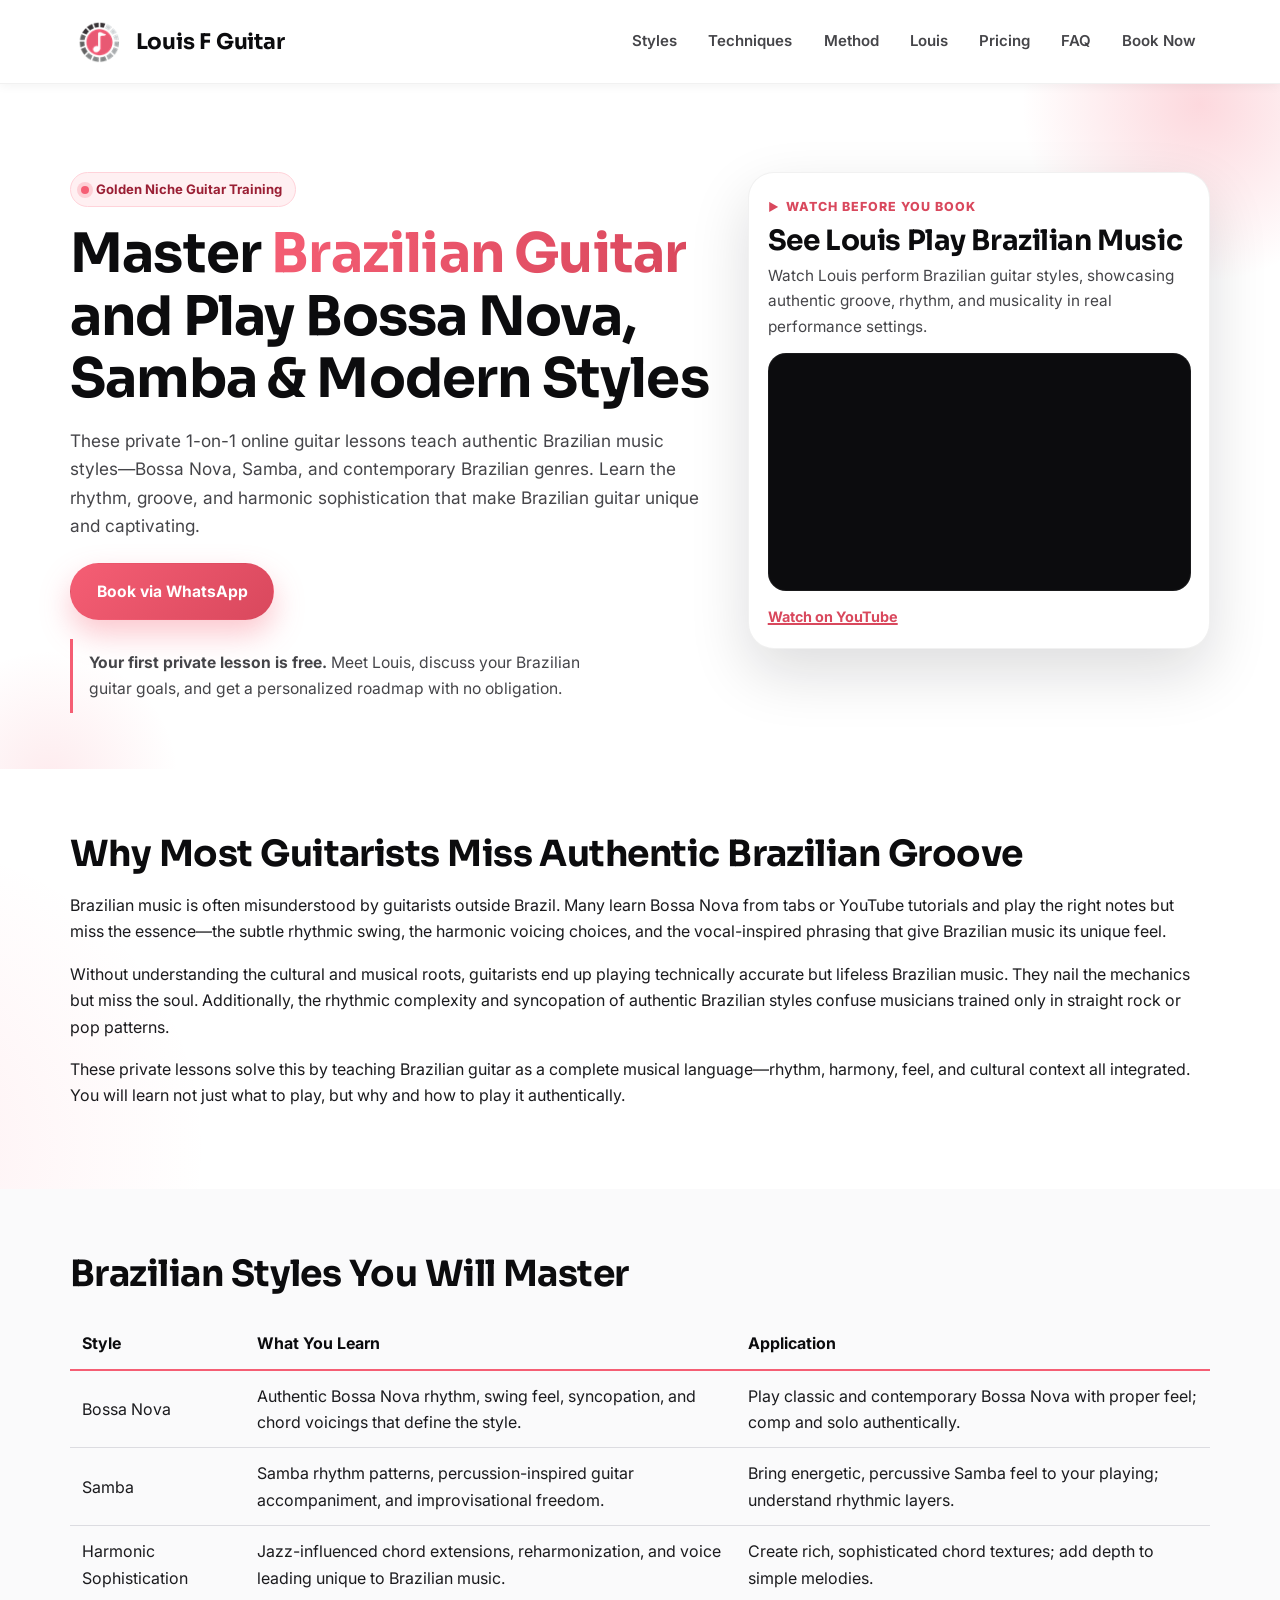
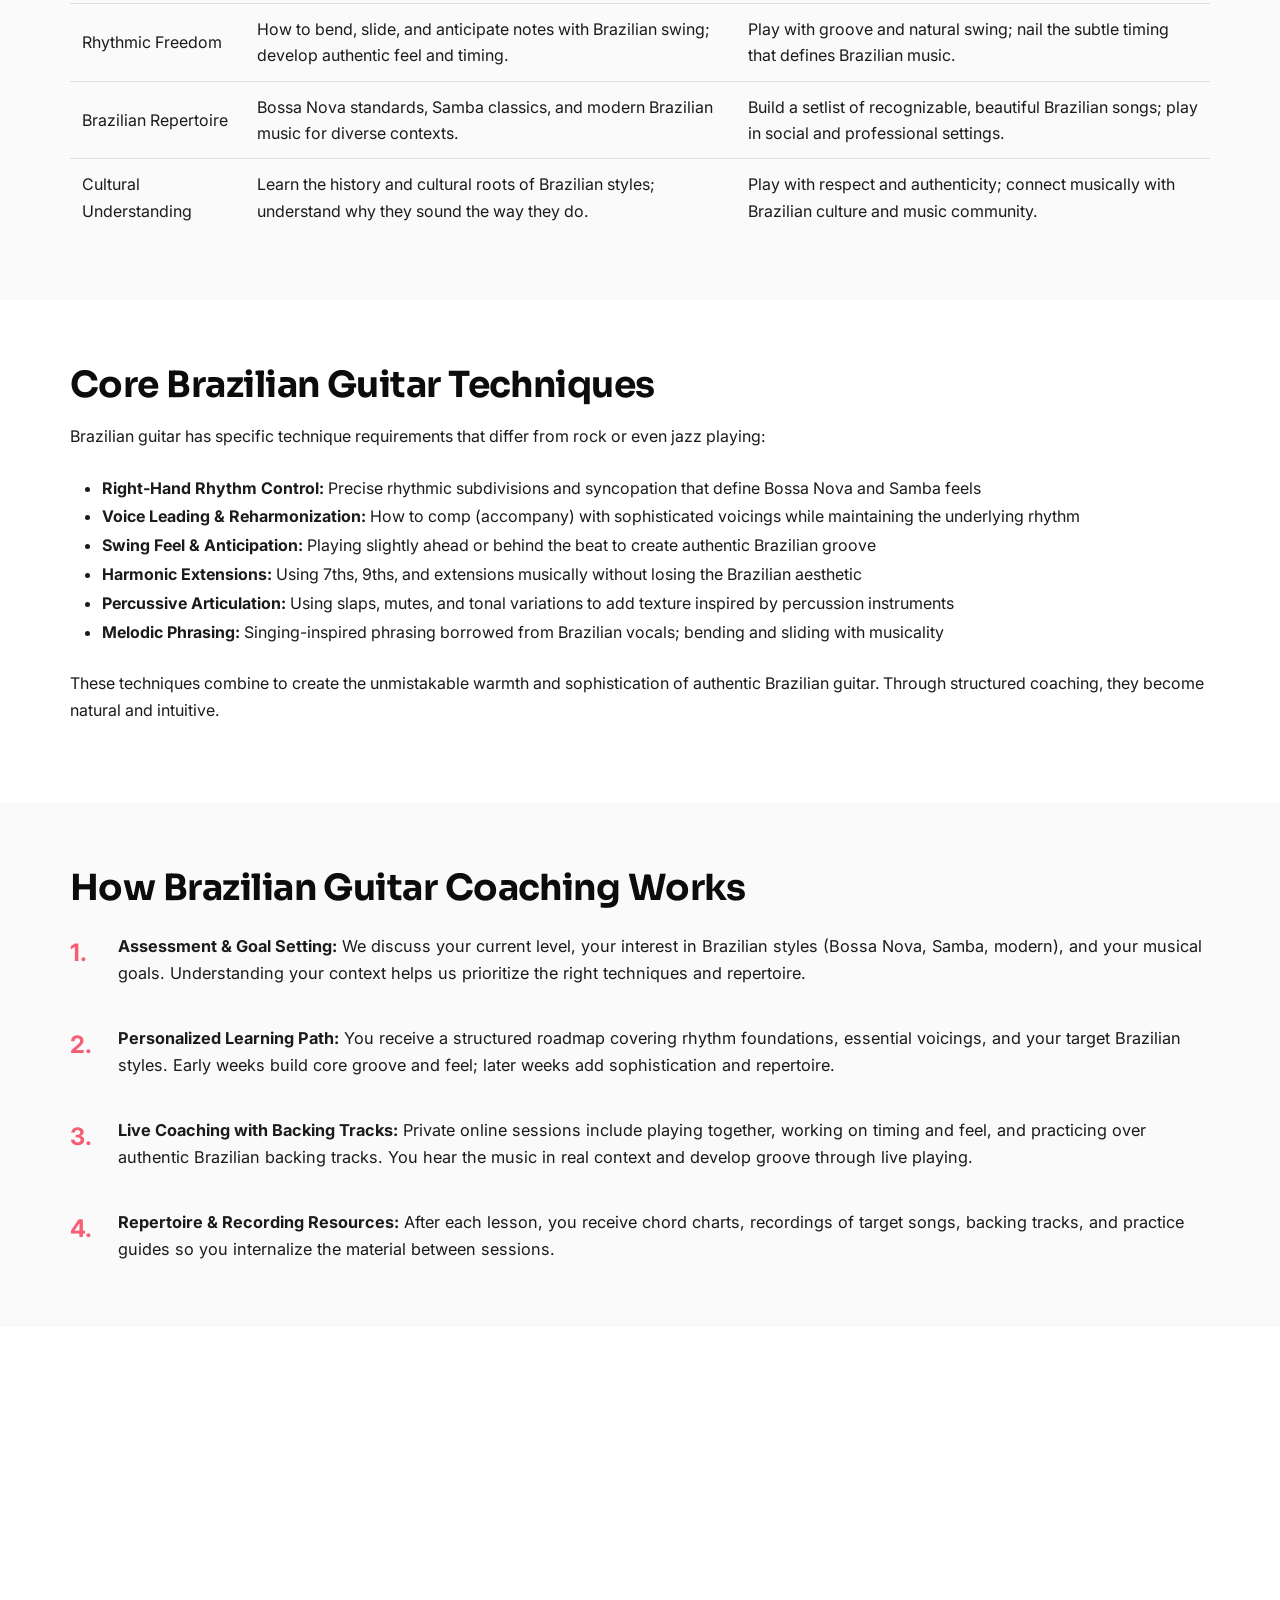
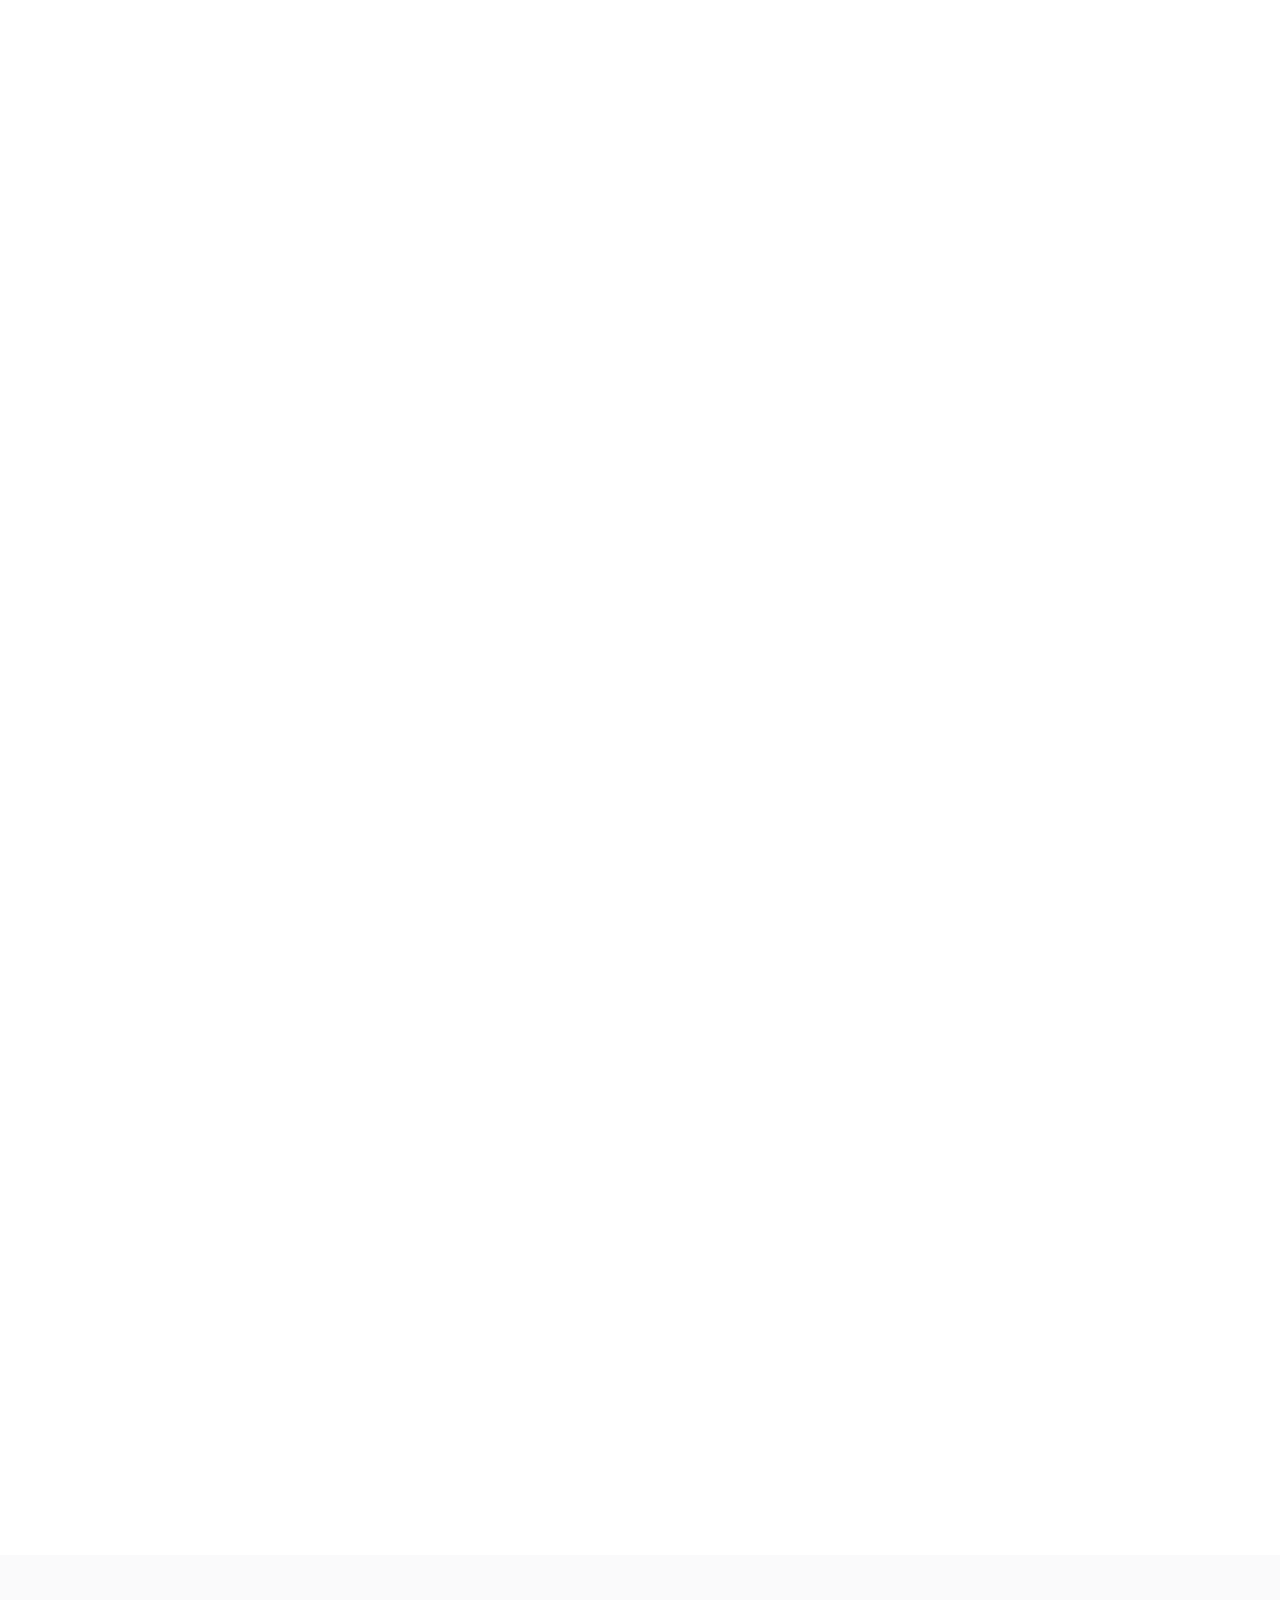
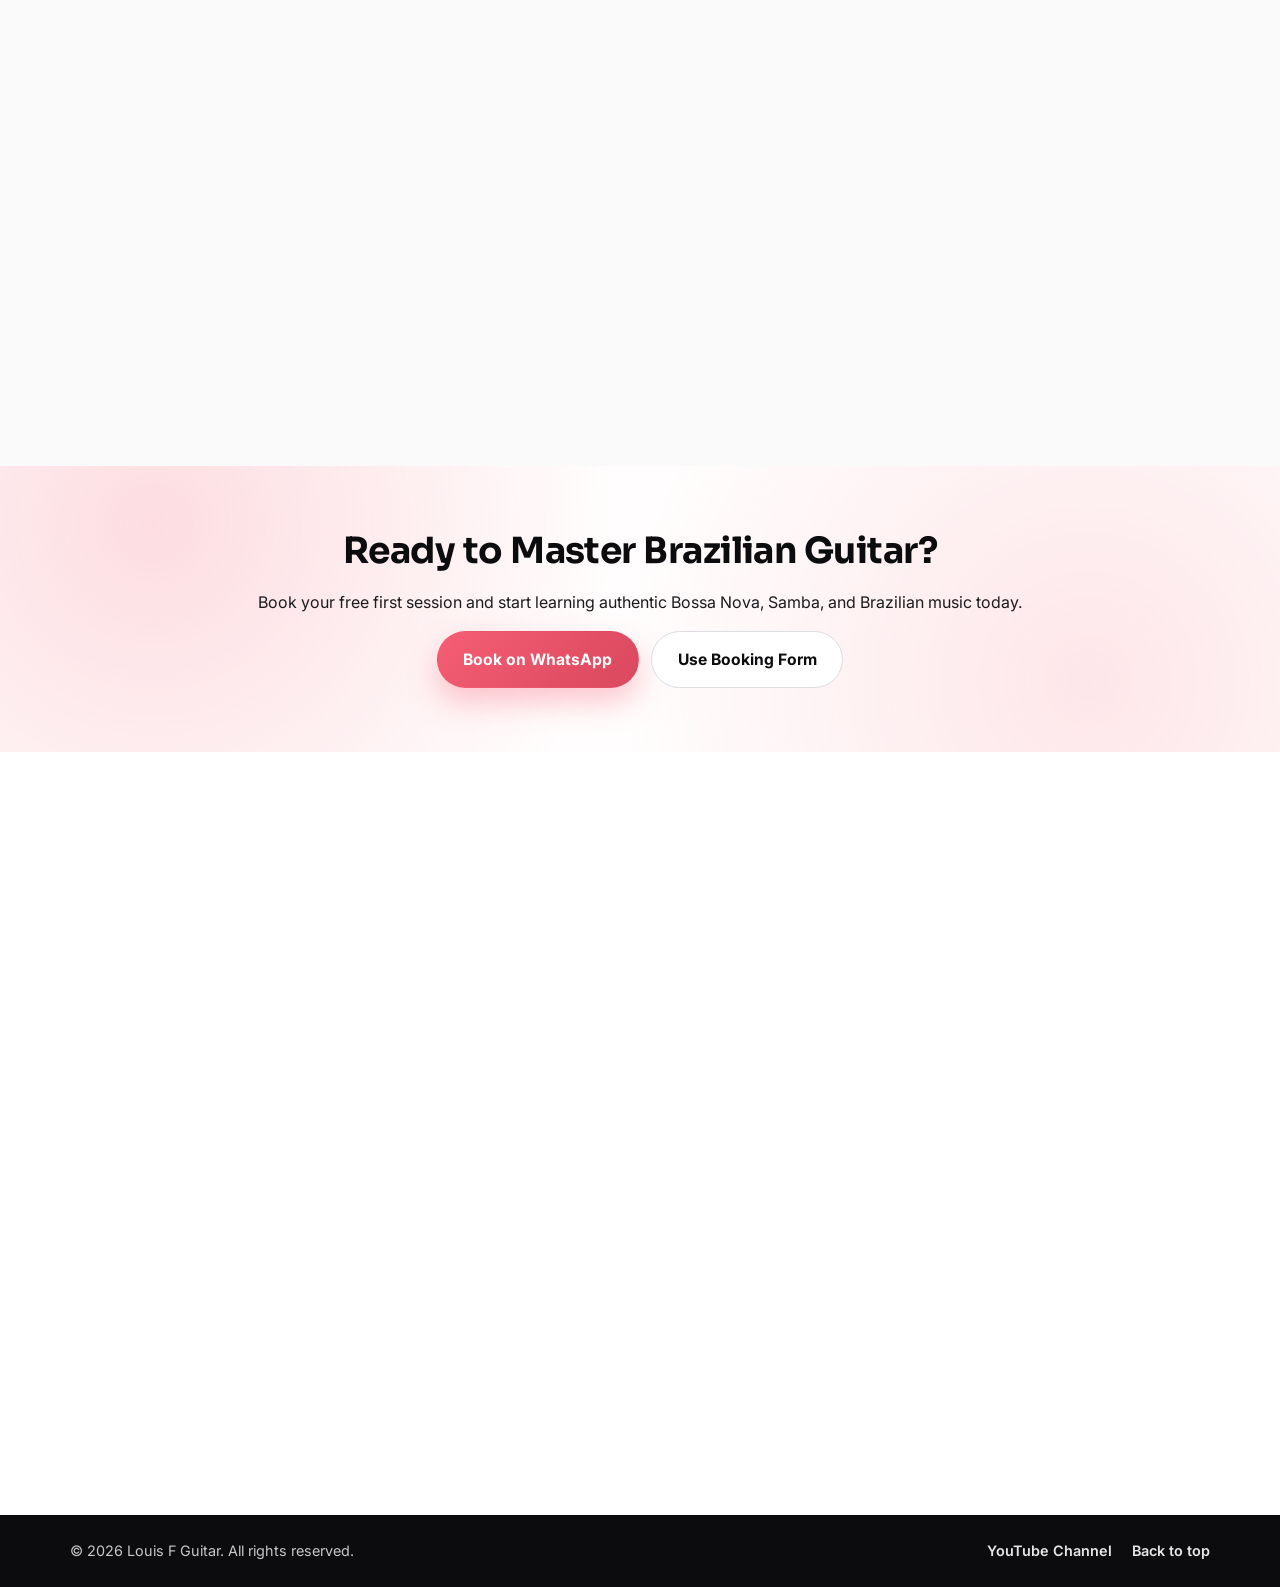
==== commit b63f8b6d: "." ====
--- a/brazilian-guitar/index.html
+++ b/brazilian-guitar/index.html
@@ -349,6 +349,51 @@
       </div>
     </section>
 
+      <section class="section" id="testimonials" aria-labelledby="testimonials-title">
+        <div class="container">
+          <h2 id="testimonials-title">Student Results</h2>
+          <p class="review-intro">These are real 5-star Google Reviews from students. You can verify them directly on Google. You can also check the YouTube channel for lessons and playing samples.</p>
+          <p><a class="google-review-link" href="https://www.google.com/maps/place/Louis+Aulas+de+Guitarra/@24.7745,-79.5417226,3z/data=!3m1!4b1!4m6!3m5!1s0xa43cd750dfb7f383:0x97e26d693b424f66!8m2!3d24.7745!4d-79.5417226!16s%2Fg%2F11kpcxmpv_?hl=pt-BR&amp;entry=ttu&amp;g_ep=EgoyMDI2MDgyNi4wIKXMDSoASAFQAw%3D%3D" target="_blank" rel="noopener">See All Reviews on Google</a></p>
+          <div class="cards">
+            <article class="card testimonial">
+              <p class="review-source">Google Review</p>
+              <p>"Very patient and knowledgeable teacher. He taught at a pace that suited me. I learned new skills while playing songs I love. He is a brilliant musician and teacher."</p>
+              <p class="person" data-initials="AO">Alys Owen - 5 stars</p>
+            </article>
+            <article class="card testimonial">
+              <p class="review-source">Google Review</p>
+              <p>"Although I did not have lessons for very long, Louis was an amazing teacher and guitarist, and very friendly too."</p>
+              <p class="person" data-initials="EW">Em W - 5 stars</p>
+            </article>
+            <article class="card testimonial">
+              <p class="review-source">Google Review</p>
+              <p>"I have played guitar for a long time, but I was looking to build more confidence on the instrument. The classes helped me become more secure and expressive while playing."</p>
+              <p class="person" data-initials="EB">Eduardo Bizarrias - 5 stars</p>
+            </article>
+            <article class="card testimonial">
+              <p class="review-source">Google Review</p>
+              <p>"His versatility as a multi-instrumentalist, composer, and singer makes him stand out as a unique talent. The classes are rich, practical, and inspiring."</p>
+              <p class="person" data-initials="RG">Rafael Gomes - 5 stars</p>
+            </article>
+            <article class="card testimonial">
+              <p class="review-source">Google Review</p>
+              <p>"I had a great experience with the guitar course taught by Professor Louis Fernando. He is an excellent teacher, very clear, and truly supportive throughout the process."</p>
+              <p class="person" data-initials="RS">Renan Solemar - 5 stars</p>
+            </article>
+            <article class="card testimonial">
+              <p class="review-source">Google Review</p>
+              <p>"Simply fantastic. Excellent professional and outstanding musician. I recommend him to everyone who wants to become a better guitarist."</p>
+              <p class="person" data-initials="WA">William Andrey - 5 stars</p>
+            </article>
+            <article class="card testimonial">
+              <p class="review-source">Google Review</p>
+              <p>"The classes are really good. I learned many important things that every good guitarist needs to know."</p>
+              <p class="person" data-initials="JP">Joao Pedro - 5 stars</p>
+            </article>
+          </div>
+        </div>
+      </section>
+
     <section class="section section-alt" id="faq" aria-labelledby="faq-title">
       <div class="container">
         <h2 id="faq-title">Frequently Asked Questions</h2>
